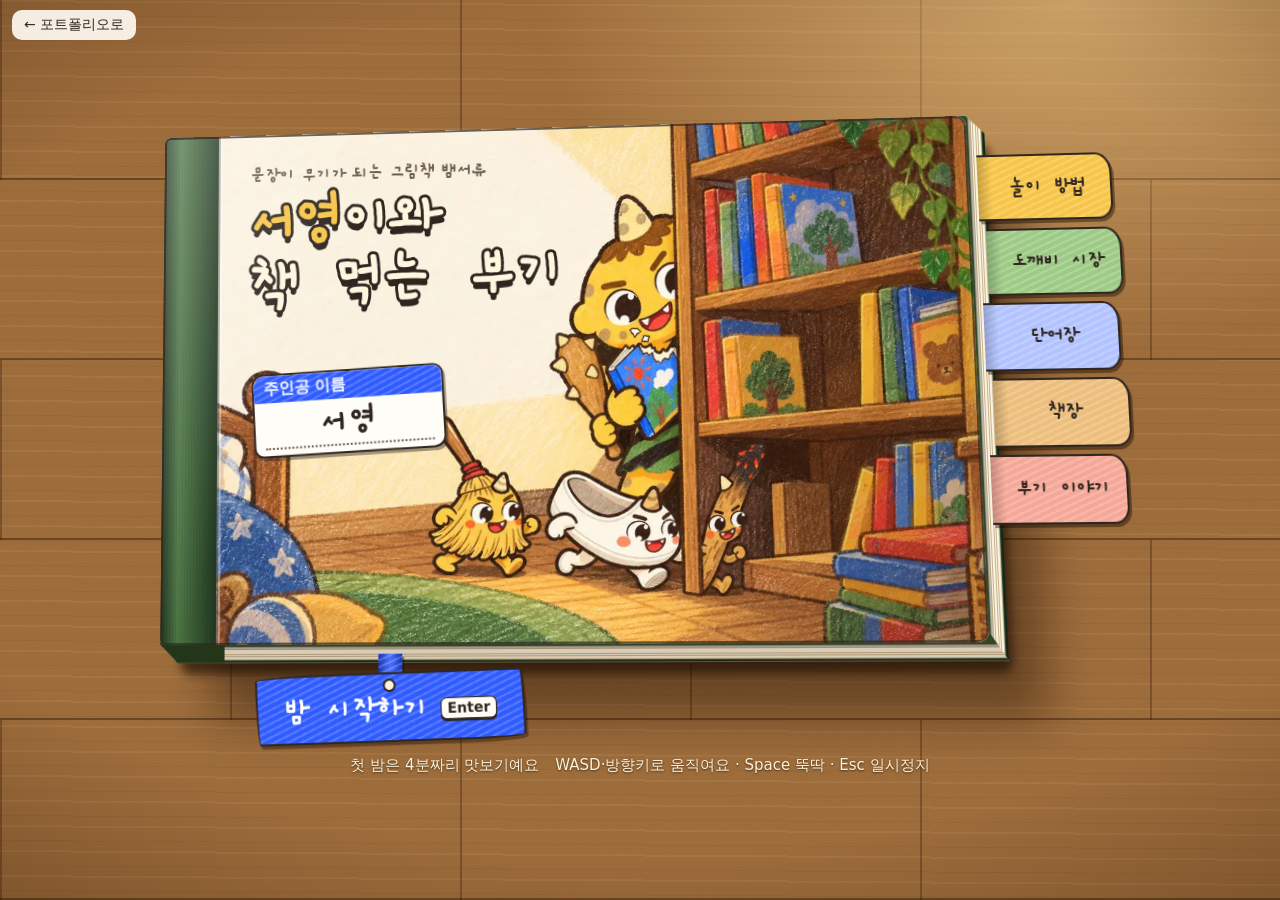
==== game/index.html @ f223d903 "Update the Bingeul Picturebook game: natural page flip" ====
<!doctype html>
<html lang="ko">
<head>
  <meta charset="utf-8" />
  <script>
    // /game 처럼 끝에 /가 없으면 상대경로(이미지, game.js)가 깨지므로 /game/으로 옮긴다.
    if (!/\/$|\.html$/.test(location.pathname)) location.replace(location.pathname + '/' + location.search + location.hash);
  </script>
  <meta name="viewport" content="width=device-width, initial-scale=1, viewport-fit=cover" />
  <title>빙글빙글 그림책</title>
  <meta name="description" content="쓰러뜨린 살림살이가 떨군 낱말로 문장을 지으면 그 문장이 무기가 되는 그림책 뱀서류" />
  <meta name="theme-color" content="#9C6937" />
  <meta property="og:type" content="website" />
  <meta property="og:title" content="빙글빙글 그림책 — 책 먹는 부기" />
  <meta property="og:description" content="문장이 무기가 되는 그림책 뱀서류. 하룻밤을 버티면 그 판이 그림책 한 권으로 남아요." />
  <meta property="og:image" content="assets/images/backgrounds/og.jpg" />
  <link rel="icon" href="assets/images/ui/favicon.png" />
  <link rel="preconnect" href="https://fonts.googleapis.com" />
  <link rel="preconnect" href="https://fonts.gstatic.com" crossorigin />
  <!-- 손글씨 폰트는 화면을 막지 않게 늦게 붙인다 -->
  <link rel="stylesheet" href="https://fonts.googleapis.com/css2?family=Gaegu:wght@400;700&display=swap" media="print" onload="this.media='all'" />
  <style>:root{--paper:#FBF5EA;--page:#FFFAF1;--paper2:#F3E8D3;--edge:#E2D2B4;--ink:#2F2620;--ink2:#6B5D52;--sun:#F7C548;--leaf:#5B8F4E;--leaf2:#3E6B34;--blue:#2F5BFF;--blue2:#1B3BD1;--bluep:#E3E9FF;--red:#C62D20;--wood:#D9A75A;--cover:#2F4D2B;--cover-red:#7A2B20;--desk:#9C6937;--tape:#F7C548B8;--focus:var(--blue);--ln:2px solid var(--ink);--ln3:2.5px solid var(--ink);--hls:-.07em;--hand:'Gaegu','Apple SD Gothic Neo','Malgun Gothic',sans-serif;--body:system-ui,-apple-system,'Apple SD Gothic Neo','Malgun Gothic','Noto Sans KR',sans-serif;--t1:700 clamp(28px,4.6vh,40px)/1.1 var(--hand);--t2:700 clamp(26px,4vh,34px)/1.12 var(--hand);--t3:700 22px/1.15 var(--hand);--t4:700 clamp(19px,2.7vh,23px)/1.4 var(--hand);--t5:700 19px/1.25 var(--hand);--t6:700 16px/1.15 var(--hand);--s:700 14px/1.3 var(--body);--grain:url("data:image/svg+xml,%3Csvg xmlns='http://www.w3.org/2000/svg' width='180' height='180'%3E%3Cfilter id='n'%3E%3CfeTurbulence type='fractalNoise' baseFrequency='.8' stitchTiles='stitch'/%3E%3CfeColorMatrix values='0 0 0 0 .4 0 0 0 0 .28 0 0 0 0 .14 0 0 0 .16 0'/%3E%3C/filter%3E%3Crect width='180' height='180' filter='url(%23n)'/%3E%3C/svg%3E");--crayon:repeating-linear-gradient(-24deg,#fff3 0 2px,#0000 2px 6px);--wob:255px 18px 225px 18px/18px 225px 18px 255px;--pop:pop .3s cubic-bezier(.3,1.6,.5,1) both}*{box-sizing:border-box}html,body{margin:0;height:100%;background:var(--paper);color:var(--ink);font-family:var(--body);overflow:hidden;word-break:keep-all;overflow-wrap:break-word;-webkit-tap-highlight-color:transparent}#game{position:fixed;inset:0;width:100%;height:100%;display:block;touch-action:none}[hidden]{display:none!important}button{font:inherit;color:inherit;cursor:pointer}img{max-width:100%}:focus-visible{outline:3px solid var(--focus);outline-offset:3px}kbd{display:inline-block;margin-left:6px;padding:2px 6px 3px;border:1.5px solid var(--ink);border-radius:6px;background:#FFFDF6;color:var(--ink);box-shadow:0 2px 0 var(--ink);font:700 14px/1 var(--body);letter-spacing:0}.btn{display:inline-flex;align-items:center;justify-content:center;gap:4px;min-height:48px;padding:6px 20px 8px;border:var(--ln3);border-radius:var(--wob);background:var(--crayon),#FFF1D2;color:var(--ink);font:700 21px/1.1 var(--hand);box-shadow:2px 3px 0 var(--ink);transform:rotate(-.7deg);transition:transform .12s}.btn:nth-child(even){transform:rotate(.8deg)}.btn:hover{transform:translateY(-2px)}.btn:active{transform:translate(1px,2px);box-shadow:0 1px 0 var(--ink)}.btn.primary{background:var(--crayon),var(--blue);color:#fff}.btn.sm{min-height:44px;padding:4px 14px 6px;font-size:19px}.btn.wide{width:100%}.btn:disabled{opacity:.55;box-shadow:none;transform:none}.yeop{display:inline-block;width:1em;height:1em;border:1.5px solid var(--ink);border-radius:50%;background:linear-gradient(var(--page) 0 0) 50%/34% 34% no-repeat,#E9B347}.num{display:grid;place-items:center;width:32px;height:32px;border:var(--ln3);border-radius:50%;background:var(--sun);color:var(--ink);font:700 19px/1 var(--hand);box-shadow:1px 2px 0 var(--ink)}.stamp{position:absolute;padding:0 10px 2px;border:3px double var(--red);border-radius:10px;color:var(--red);font:700 28px/1.3 var(--hand);transform:rotate(-12deg)}.chips{display:flex;flex-wrap:wrap;align-items:center;gap:6px}.chip{display:inline-flex;align-items:center;gap:4px;padding:1px 10px 2px;border:1.5px solid var(--ink);border-radius:99px;background:#fff;font:var(--t5)}.chip.on{background:var(--sun)}.screen{position:fixed;inset:0;z-index:5;display:flex;flex-flow:column;align-items:center;gap:14px;padding:16px;overflow:auto}.screen::before,.screen::after{content:'';flex:1 0 0}.overlay{--focus:var(--sun);background:radial-gradient(ellipse at 50% 45%,#3B220E66,#1E0F05C2)}.overlay.levelup{background:radial-gradient(ellipse at 50% 50%,#3B220EB8,#1E0F05EB)}.desk{--focus:#FFF4D2;--seam:conic-gradient(at 2px 50%,#0000 270deg,#2D160552 0);background:radial-gradient(ellipse 60% 55% at 84% 0,#FFDC9680,#0000 70%),radial-gradient(ellipse 110% 85% at 50% 48%,#0000 55%,#230F0380),repeating-linear-gradient(#0000 0 178px,#2D160573 0 180px),var(--seam) 0 0/460px 360px,var(--seam) 230px 180px/460px 360px,repeating-linear-gradient(.4deg,#0000 0 9px,#4A260A14 9px 10px,#0000 10px 23px,#FFE3B012 23px 25px),var(--grain),var(--desk)}.back{position:fixed;left:12px;top:10px;z-index:6;padding:6px 12px;border-radius:10px;background:#FFFAF1EB;color:var(--ink);font-size:14px;text-decoration:none}.book3d{--bw:min(820px,calc(100vw - 230px),calc((100vh - 210px)*1.6));--bh:calc(var(--bw)/1.6);--th:max(8px,calc(var(--bw)*.022));--tw:clamp(92px,calc(var(--bw)*.15),124px);position:relative;flex:none;width:var(--bw);height:var(--bh);margin:0 calc(var(--tw) + var(--th) + 12px) calc(var(--th) + 86px) 0;perspective:1800px;perspective-origin:50% 0}.hardcover{position:absolute;inset:0;transform:rotateX(7deg) rotateY(-5deg) rotate(-1deg);transform-origin:50% 60%}.hardcover::before{content:'';position:absolute;z-index:-1;inset:0;border-radius:10px;box-shadow:calc(var(--th)*1.2) calc(var(--th)*1.6) 10px #1C0C02A6,calc(var(--th)*3) calc(var(--th)*4) 44px #1C0C0266}.hc-front{--focus:var(--blue);position:absolute;z-index:2;inset:0;overflow:hidden;border-radius:6px 10px 10px 6px;background:var(--paper)}.cover-art{position:absolute;inset:0;width:100%;height:100%;object-fit:cover;object-position:30% 50%}.hc-front::before{content:'';position:absolute;z-index:2;inset:0 auto 0 0;width:7%;background:repeating-linear-gradient(90deg,#0001 0 1px,#0000 0 3px),linear-gradient(90deg,#1B301C,#4C7744 30%,#203720);box-shadow:2px 0 0 #0005,4px 0 1px #fff6}.hc-front::after{content:'';position:absolute;z-index:4;inset:0;border-radius:inherit;pointer-events:none;background:linear-gradient(115deg,#fff4,#0000 24% 68%,#2814053d);box-shadow:inset 0 0 0 2px #2F2620B3}.hc-side,.hc-foot{--face:linear-gradient(var(--d),var(--cover) 12px,#0007 0,#0000 15px calc(100% - 3px),var(--cover) 0 calc(100% - 1.5px),#17261A 0),repeating-linear-gradient(var(--d),#FBF3E2 0 1.5px,#C9B48E 0 2.5px);position:absolute;pointer-events:none;background:var(--face)}.hc-side{--d:90deg;top:0;left:calc(100% - 10px);width:calc(var(--th) + 10px);height:calc(100% + var(--th));clip-path:polygon(0 0,10px 0,100% var(--th),100% 100%,10px calc(100% - var(--th)),0 calc(100% - var(--th)))}.hc-foot{--d:180deg;left:0;top:calc(100% - 10px);width:calc(100% + var(--th));height:calc(var(--th) + 10px);clip-path:polygon(0 0,calc(100% - var(--th)) 0,100% 100%,var(--th) 100%,0 10px);background:linear-gradient(90deg,#1F3A1E calc(var(--bw)*.07 + var(--th)*.5),#0000 0),var(--face);box-shadow:inset 0 0 0 99px #3C230A2E}.cover-kicker{position:absolute;z-index:3;left:11%;top:6.5%;margin:0;color:var(--ink2);font:700 max(14px,calc(var(--bw)*.024))/1 var(--hand)}.cover-title{--o:max(2px,calc(var(--bw)*.0036));position:absolute;z-index:3;left:10.5%;top:12%;margin:0;color:#FFF6E0;font:700 calc(var(--bw)*.08)/.98 var(--hand);transform:rotate(-2.5deg);transform-origin:0 0;-webkit-text-stroke:calc(var(--o)*2) var(--ink);paint-order:stroke fill;text-shadow:0 calc(var(--o)*2.4) 0 var(--ink)}.cover-name{color:var(--sun)}.name-tag{position:absolute;z-index:3;left:11.5%;top:47%;display:flex;flex-flow:column;width:max(150px,calc(var(--bw)*.24));padding-bottom:6px;overflow:hidden;border:var(--ln);border-radius:12px 10px;background:#FFFDF7;box-shadow:2px 3px 0 #2F262073;transform:rotate(-3deg);font:700 max(14px,calc(var(--bw)*.019))/1.2 var(--body)}.name-tag>span{padding:4px 10px;background:var(--crayon),var(--blue);color:#fff}.name-tag input{width:calc(100% - 20px);margin:4px 10px 0;padding:0;border:0;border-bottom:2px dotted var(--ink2);background:none;color:var(--ink);font:700 max(22px,calc(var(--bw)*.044))/1.15 var(--hand);text-align:center}.boogie-say{position:absolute;z-index:3;left:59%;top:3%;max-width:31%;margin:0;padding:6px 12px 7px;border:var(--ln);border-radius:20px 22px 18px 24px;background:#FFFDF7;font:700 max(15px,calc(var(--bw)*.025))/1.2 var(--hand);box-shadow:2px 2px 0 #2F262066;animation:var(--pop);animation-delay:.4s}.index-tabs{position:absolute;z-index:1;left:calc(100% + var(--th)*.5);top:calc(6% + var(--th)*.5);display:flex;flex-flow:column;align-items:flex-start;gap:max(4px,calc(var(--bh)*.014))}.tab{display:flex;align-items:center;justify-content:center;width:calc(var(--tw) + 8px);min-height:max(44px,calc(var(--bh)*.13));padding:2px 8px 2px 14px;border:var(--ln);border-left:0;border-radius:0 16px 14px 0/0 20px 16px 0;background:linear-gradient(var(--td,90deg),#0003,#0000 14px),var(--crayon),var(--tc,var(--sun));color:var(--ink);font:700 max(16px,calc(var(--bw)*.026))/1.05 var(--hand);box-shadow:2px 3px 0 #1C0C0273;transition:transform .15s}.tab:nth-child(even){margin-left:6px}.tab:hover{transform:translateX(7px)}.tab:nth-child(2){--tc:#9DCB86}.tab:nth-child(3){--tc:#B3C3FF}.tab:nth-child(4){--tc:#EDBE7C}.tab:nth-child(5){--tc:#F5A898}.start-ribbon{position:absolute;z-index:1;left:12%;top:calc(100% + var(--th)*.5);padding:18px 0 0;border:0;background:none;filter:drop-shadow(2px 3px 0 #1C0C0266)}.start-ribbon::before{content:'';position:absolute;left:50%;top:0;width:24px;height:30px;margin-left:-12px;background:var(--crayon),linear-gradient(90deg,#1736B8,#4A72FF 50%,#1736B8)}.start-ribbon>span{position:relative;display:flex;align-items:center;gap:6px;min-height:max(52px,calc(var(--bh)*.13));padding:16px 26px 10px;border:var(--ln3);border-radius:var(--wob);background:var(--crayon),var(--blue);color:#fff;font:700 max(22px,calc(var(--bw)*.04))/1 var(--hand);transform:rotate(-2deg);transition:transform .15s}.start-ribbon>span::before{content:'';position:absolute;left:50%;top:4px;width:9px;height:9px;margin-left:-6px;border:2px solid var(--ink);border-radius:50%;background:#FFF4DE}.start-ribbon:hover>span{transform:rotate(1deg) translateY(3px)}.cover-foot,.lv-foot{display:flex;flex-wrap:wrap;align-items:center;justify-content:center;gap:4px 16px;margin:0;color:#FFF3DA;font-size:15px;text-align:center;text-shadow:0 1px 2px #0008}.spread{--cc:var(--cover);--pt:12px;--px:22px;--pb:26px;position:relative;flex:none;display:grid;grid-template-columns:1fr 1fr;width:min(1080px,100%);height:min(640px,calc(100vh - 128px));padding:var(--pt) var(--px) var(--pb);border-radius:12px 16px 16px 12px;background:var(--grain),var(--cc);box-shadow:inset 0 0 0 1.5px #0006,inset 0 -3px 0 #0003,0 5px 0 #140A028C,0 16px 18px -6px #140A02A6,0 34px 50px -18px #140A0280;perspective:2400px}.spread::before{content:'';position:absolute;inset:var(--pt) var(--px) var(--pb);border-radius:8px;background:var(--paper2);box-shadow:0 1.5px 0 1px #F2E7D0,0 3px 0 2px #CDB993,0 4.5px 0 3px #F2E7D0,0 6px 0 4px #CDB993,0 7.5px 0 5px #F2E7D0,0 9px 0 6px #A88F66}.spread::after{content:'';position:absolute;z-index:3;left:50%;top:var(--pt);bottom:var(--pb);width:64px;margin-left:-32px;pointer-events:none;background:linear-gradient(90deg,#0000,#46280F2E 36%,#46280F59 calc(50% - 1px),#3A2410AA 0 calc(50% + 1px),#46280F40 0,#46280F1F 64%,#0000)}.page{--focus:var(--blue);--g:90deg;position:relative;min-width:0;min-height:0;display:flex;flex-flow:column;gap:12px;overflow:auto;padding:clamp(16px,4vh,34px) clamp(18px,3.2vw,42px);border-radius:22px 4px 4px 22px/9px 4px 4px 9px;background:linear-gradient(var(--g),#4A2C1266,#5A3A1922 4%,#FFF5 9%,#0000 18% 94%,#5A3A191A),var(--grain),linear-gradient(#0000,var(--page) 55%) 0 100%/100% 40px no-repeat local,linear-gradient(#46280F00,#46280F4D) 0 100%/100% 18px no-repeat,var(--page);font-size:16px;line-height:1.5}.page-l{--g:270deg;border-radius:4px 22px 22px 4px/4px 9px 9px 4px}.page>*{margin:0;flex:none}.page-title{align-self:flex-start;padding:0 6px;background:linear-gradient(#0000 58%,#F7C54899 0 88%,#0000 0);font:var(--t1)}.page-kicker{color:var(--ink2);font:var(--s)}.lead{font:var(--t4)}.note{color:var(--ink2);font-size:15px}.folio{margin-top:auto!important;align-self:center;color:var(--ink2);font:var(--t6)}.spread-actions{display:flex;flex:none;flex-wrap:wrap;align-items:center;justify-content:center;gap:10px 14px}.spread-actions .count{color:#FFF3DA;font:var(--t5);text-align:center}.is-turning::after{transform-origin:0 50%;animation:leaf .75s cubic-bezier(.45,.05,.35,1)}.is-turning .page-l>*{animation:fade-in .3s .45s both}.is-closing{animation:close .42s ease-in forwards}.is-closing .page-r{transform-origin:0 50%;animation:pg-out .42s ease-in forwards}@keyframes leaf{0%,to{width:calc(50% - var(--px));margin:0;border-radius:0 8px 8px 0;background:linear-gradient(90deg,#46280F40,#0000 22% 86%,#46280F1F),var(--grain),var(--page);box-shadow:0 0 16px #2F262040}0%{transform:rotateY(0)}85%{opacity:1}to{transform:rotateY(-180deg);opacity:0}}@keyframes pg-out{to{transform:rotateY(-84deg)}}@keyframes close{to{opacity:0;transform:translateY(14px) scale(.97)}}@keyframes fade-in{from{opacity:0}}@keyframes fade-out{to{opacity:0}}@keyframes pop{from{opacity:0;transform:scale(.6)}}@keyframes spin{to{transform:rotate(1turn)}}.speech::after,.boogie-say::after,.boogie-bubble p::before{content:'';position:absolute;left:46px;top:-10px;width:16px;height:16px;border:solid var(--ink);border-width:2.5px 0 0 2.5px;background:inherit;transform:rotate(45deg)}.boogie-bubble p::before{left:-9px;top:auto;bottom:10px;border-width:0 0 2px 2px}.boogie-say::after{left:16px;top:auto;bottom:-9px;border-width:0 2px 2px 0}.memo::before,.page-reward::before,.paper-title::before,.word-card::before,.lines li::before{content:'';position:absolute;left:50%;top:-10px;width:80px;height:20px;margin-left:-40px;background:var(--tape);transform:rotate(3deg)}.speech{position:relative;padding:12px 18px;border:var(--ln3);border-radius:24px 28px 22px 30px;background:#fff;font:var(--t4)}.portrait{align-self:center;width:auto;height:min(240px,34vh)}.memo{position:relative;padding:12px 16px 10px;border:1.5px solid #2F262040;background:repeating-linear-gradient(#0000 0 27px,#2F5BFF33 27px 28px) 0 8px,#FFFDF5;font:700 19px/28px var(--hand);transform:rotate(-1.5deg)}.page-reward{position:absolute;z-index:5;right:6%;top:-16px;width:min(310px,40%);padding:14px 18px 10px;border:1.5px solid #2F262040;background:var(--grain),#FFF0B0;font:15px/1.4 var(--body);transform:rotate(2.5deg);box-shadow:2px 4px 0 #2F262033}.page-reward strong{display:block;font:var(--t3)}.spread:has(>.page-reward:not([hidden])) .page-r{padding-top:clamp(72px,13vh,100px)}.paper-title{position:relative;margin:0;padding:6px 24px 8px;border-radius:3px;background:var(--grain),var(--page);font:var(--t1);transform:rotate(-1.5deg);box-shadow:0 3px 0 #0004}.paper-title::before{left:-14px;top:-6px;width:46px;height:18px;margin:0;transform:rotate(-30deg)}.word-cards{display:grid;grid-template-columns:repeat(3,minmax(0,260px));justify-content:center;gap:clamp(16px,2.6vw,32px);width:100%;padding:12px 0 6px}.word-card{position:relative;display:flex;flex-flow:column;align-items:flex-start;gap:8px;min-height:240px;padding:30px 20px 18px;border:var(--ln3);border-radius:18px 15px 20px 14px;background:var(--grain),#FFFBF2;text-align:left;box-shadow:0 3px 0 #E7D7B8,0 6px 0 #C9B48E,0 7px 0 var(--ink),0 12px 16px #0F080059;transform:rotate(-2deg);transition:transform .14s}.word-card:nth-child(2){transform:rotate(1.2deg) translateY(6px)}.word-card:nth-child(3){transform:rotate(2.2deg)}.word-card:hover,.word-card:focus-visible{transform:translateY(-8px)}.word-card::before{top:-13px;width:96px;height:26px;margin-left:-48px;transform:rotate(-4deg)}.word-card .num{position:absolute;right:-12px;top:-14px;width:40px;height:40px;font-size:23px;transform:rotate(8deg)}.wc-tag{padding:3px 12px 3px 18px;background:var(--bluep);color:var(--blue2);font:var(--s);clip-path:polygon(10px 0,100% 0,100% 100%,10px 100%,0 50%)}.kind-level .wc-tag{background:#DDEFD5;color:var(--leaf2)}.kind-adverb .wc-tag{background:#FFEDB8;color:#7A5300}.wc-word{font:700 clamp(28px,3.4vw,38px)/1.08 var(--hand)}em{font-style:normal;color:var(--blue)}.wc-desc{margin-top:auto;color:var(--ink2);font-size:15px;line-height:1.45}.lv-foot{padding:4px 14px;border-radius:4px;background:var(--grain),var(--page);color:var(--ink);text-shadow:none;transform:rotate(-1deg)}.hud{position:fixed;inset:0;z-index:3;pointer-events:none;font:var(--t5)}body:has(.screen.overlay:not([hidden])) .hud>:not(.xp,.hud-top),body:has(.levelup:not([hidden])) .hud-center{visibility:hidden}.xp{position:absolute;inset:0 0 auto;height:8px;background:#E2D3BBCC}.xp>i{display:block;width:0;height:100%;border-radius:0 6px 6px 0;background:repeating-linear-gradient(100deg,var(--blue) 0 7px,var(--blue2) 0 10px)}.hud-top{position:absolute;inset:16px 0 auto;display:flex;align-items:flex-start;justify-content:space-between;gap:12px;padding:0 max(14px,env(safe-area-inset-left),env(safe-area-inset-right))}.hearts{display:flex;flex-wrap:wrap;gap:2px;max-width:28%;padding-top:4px}.heart{width:30px;height:27px;background:url("data:image/svg+xml,%3Csvg xmlns='http://www.w3.org/2000/svg' viewBox='0 0 28 25'%3E%3Cpath d='M14 23C7 17.6 2 13.4 2 8.3 2 5 4.6 2.3 7.8 2.3c2.6 0 4.8 1.6 6.2 4 1.4-2.4 3.6-4 6.2-4 3.2 0 5.8 2.7 5.8 6 0 5.1-5 9.3-12 14.7z' fill='%23C62D20' stroke='%232F2620' stroke-width='2.2'/%3E%3C/svg%3E") 50%/contain no-repeat}.heart.empty{opacity:.3}.hud-center{flex:1;min-width:0;display:flex;flex-flow:column;align-items:center;gap:5px}.adverbs,.hud-stat,.boss-name{padding:0 10px 2px;border-radius:8px;background:#FFFAF1E6}.adverbs{color:var(--ink2);font-size:16px}.adverbs:empty{display:none}.lines{display:flex;flex-flow:column;align-items:center;gap:5px;margin:0;padding:0;list-style:none;font-size:clamp(17px,2.2vw,23px);line-height:1.15;text-align:center}.lines li{position:relative;padding:3px 14px 4px;border-radius:2px 7px 3px 6px;background:var(--page);box-shadow:0 1.5px 0 #2F26204D;transform:rotate(-.6deg)}.lines li:nth-child(even){transform:rotate(.7deg)}.lines li:first-child{font-size:1.15em}.lines li:nth-child(n+3){font-size:.86em}.lines li::before{left:-9px;top:-5px;width:28px;height:12px;margin:0;transform:rotate(-26deg)}.hud-right{display:flex;align-items:flex-start;gap:8px}.hud-stat{display:grid;justify-items:end;font-size:20px;line-height:1.1;font-variant-numeric:tabular-nums}.lv{color:var(--blue)}.pause-btn{display:grid;place-items:center;gap:3px;min-width:52px;min-height:52px;padding:6px;border:var(--ln);border-radius:12px 15px 11px 16px;background:var(--page);box-shadow:1px 2px 0 var(--ink);pointer-events:auto}.pause-btn>i{width:16px;height:16px;background:linear-gradient(90deg,var(--ink) 36%,#0000 0 64%,var(--ink) 0)}.hud kbd{margin:0;padding:1px 4px;box-shadow:none}.ttuk-btn{position:absolute;right:18px;bottom:18px;width:92px;height:92px;padding:7px;border:0;border-radius:50%;background:conic-gradient(var(--sun) calc(var(--cd,1)*1turn),#2F262047 0);box-shadow:0 0 0 2.5px var(--ink),0 3px 0 2.5px var(--ink);pointer-events:auto}.ttuk-btn>span{display:grid;place-items:center;align-content:center;gap:3px;height:100%;border:var(--ln3);border-radius:50%;background:var(--crayon),#9B7A6E;color:#FFF4DE;box-shadow:inset 0 0 0 4px #FFF4DEBF;font:700 26px/1 var(--hand)}.ttuk-btn.is-ready>span{background-color:var(--red);animation:var(--pop)}.ttuk-btn.is-ready::after{content:'';position:absolute;inset:-9px;border:3px dashed var(--sun);border-radius:50%;animation:spin 5s linear infinite}.boss-bar{position:absolute;left:50%;bottom:20px;display:grid;justify-items:center;gap:3px;width:min(440px,46vw);translate:-50% 0}.boss-name small{color:var(--red);font-size:16px}.rope{width:100%;height:18px;overflow:hidden;border:var(--ln);border-radius:9px;background:repeating-linear-gradient(-58deg,#E8DCC4 0 6px,#CDBB98 0 9px)}.rope>i{display:block;height:100%;background:repeating-linear-gradient(-58deg,var(--red) 0 6px,#8E1F15 0 9px)}.boogie-bubble{position:absolute;left:14px;bottom:18px;display:flex;align-items:flex-end;gap:10px;max-width:min(430px,44vw);transform-origin:0 100%;animation:var(--pop)}.face{flex:none;width:66px;height:66px;overflow:hidden;border:var(--ln3);border-radius:50%;background:var(--sun)}.face img{width:170%;max-width:none;margin:-6% 0 0 -35%}.boogie-bubble p,.hint-toast{position:relative;margin:0 0 20px;padding:7px 14px 8px;border:var(--ln);border-radius:18px 20px 16px 22px;background:var(--page);line-height:1.25}.hint-toast{position:absolute;left:50%;bottom:92px;margin:0;border-radius:var(--wob);white-space:nowrap;box-shadow:1px 2px 0 var(--ink);translate:-50% 0;animation:var(--pop)}.howto-step{display:flex;align-items:center;gap:10px}.howto-step .num{flex:none;width:40px;height:40px;background:var(--blue);color:#fff;font-size:24px}.howto-step h3{margin:0;font:var(--t2)}.howto [data-howto=next]:disabled{display:none}.fig{display:flex;flex-wrap:wrap;align-items:center;justify-content:center;gap:10px 24px;min-height:clamp(120px,24vh,190px);padding:12px;border:2px dashed #2F262040;border-radius:16px 20px 14px 22px;background:#F3E8D38C}.fig img{width:auto;height:clamp(64px,13vh,104px)}.cap{margin:0;font:var(--t5);text-align:center}.fig .cap{margin-top:6px}.keys{display:inline-grid;grid-template-columns:repeat(3,auto);gap:5px}.keys .keycap:first-child{grid-column:1/-1;justify-self:center}.keycap{display:inline-grid;place-items:center;min-width:42px;height:42px;padding:0 9px;border:var(--ln);border-radius:9px;background:#fff;box-shadow:0 4px 0 var(--ink);font:700 18px/1 var(--body)}.say{margin:0;color:var(--blue);font:700 42px/1 var(--hand)}.say.sm{font-size:21px;line-height:1.25}.chips.col{flex-flow:column}.orbit{position:relative;flex:none;width:150px;height:150px;margin:10px 0;border:2px dashed #2F5BFF80;border-radius:50%}.fig .orbit img{position:absolute;left:30%;top:24%;width:40%;height:auto}.orbit b{position:absolute;left:50%;top:50%;color:var(--blue);font:var(--t5);white-space:nowrap;transform:translate(-50%,-50%) rotate(var(--a)) translateY(-75px) rotate(calc(var(--a)*-1))}.mini-table{width:100%;border-collapse:collapse;font-size:15px}.mini-table :is(th,td){padding:4px 6px;border-bottom:1.5px dashed var(--edge);text-align:left;vertical-align:top}.mini-table th{color:var(--ink2)}.mini-table b{font:var(--t3)}.fan{position:relative;width:clamp(150px,30vh,210px);aspect-ratio:1;border:2px dashed #2F262059;border-radius:50%;background:conic-gradient(from 30deg,#C62D2061 0 120deg,#0000 0)}.fan img{position:absolute;height:auto}.fig .fan .boss{left:27%;top:22%;width:46%;height:auto}.fig .fan .kid{right:2%;top:44%;width:28%;height:auto}.fan .chip{position:absolute;right:-6px;top:14%;background:var(--red);color:#fff}.wager-list,.menu-list{display:grid;gap:14px;align-content:start}.wager-card:has(.stamp){padding-right:80px}.wager-card{position:relative;display:grid;gap:3px;padding:12px 16px 12px 56px;border:var(--ln3);border-radius:14px 16px 13px 17px;background:var(--page);text-align:left;box-shadow:0 3px 0 #DCCAA8,0 5px 0 #2F262066}.wager-card:hover{transform:translateY(-2px);background:var(--bluep)}.wager-card .num{position:absolute;left:12px;top:12px}.wager-card b{font:var(--t3)}.wager-card small{color:var(--ink2);font-size:15px;line-height:1.4}.wager-card .reward{color:var(--leaf2);font-weight:700}.wager-card .stamp{right:14px;top:8px}.pause .spread{width:min(880px,100%);height:min(480px,calc(100vh - 112px))}.sentence-list{display:grid;padding-left:1.4em;background:repeating-linear-gradient(#0000 0 40px,#2F5BFF38 40px 42px);font:700 clamp(19px,2.8vh,24px)/42px var(--hand)}.sentence-list .is-empty{color:var(--ink2);font-weight:400}.bookresult .spread,.ending .spread{--cc:var(--cover-red)}.book-art{display:block;width:100%;height:auto;aspect-ratio:4/3;border:2px solid #2F26208C;border-radius:3px 5px 4px 3px;background:var(--paper);object-fit:cover;box-shadow:3px 4px 0 #2F26201F}.book-title{font:var(--t2);text-align:center}.book-by{color:var(--ink2);font-size:15px;text-align:center}.story-text{display:grid;gap:6px}.story-text p{margin:0;font:var(--t4);line-height:1.5}.bookresult .story-text p{font-size:clamp(21px,3.3vh,26px);line-height:1.55}.story-text p:first-child::first-letter{float:left;margin:4px 6px 0 0;color:var(--blue);font-size:2.3em;line-height:.9}.record{display:flex;flex-wrap:wrap;gap:4px 14px;margin-top:auto!important;opacity:.92}.record>div{padding:3px 4px 2px;border-top:1.5px dashed var(--ink2)}.record dt{color:var(--ink2);font-size:14px}.record dd{margin:0;font:var(--t3)}.bars{display:grid;gap:4px;padding:0;list-style:none;opacity:.92}.bars li{display:grid;grid-template-columns:1fr auto;gap:0 10px;font-size:14px}.bars li span{font:var(--t6)}.bars li i{height:8px;border-radius:2px 6px 4px 3px;background:repeating-linear-gradient(100deg,var(--blue) 0 7px,var(--blue2) 0 10px)}.bars li b{grid-area:1/2/span 2;align-self:center}.is-chewed .spread{box-shadow:inset 0 0 0 1.5px #0006,inset 0 -6px 0 #140A028C;-webkit-mask:radial-gradient(circle at calc(100% + 4px) 40px,#0000 40px,#000 41px),radial-gradient(circle at calc(100% - 38px) -6px,#0000 26px,#000 27px),radial-gradient(circle at calc(100% + 8px) calc(100% - 92px),#0000 26px,#000 27px),radial-gradient(circle at calc(100% - 18px) calc(100% - 50px),#0000 30px,#000 31px),radial-gradient(circle at calc(100% - 60px) calc(100% - 14px),#0000 28px,#000 29px),radial-gradient(circle at calc(100% - 104px) calc(100% + 8px),#0000 22px,#000 23px),radial-gradient(circle at -8px calc(100% - 70px),#0000 24px,#000 25px),radial-gradient(circle at 24px calc(100% - 30px),#0000 28px,#000 29px),radial-gradient(circle at 66px calc(100% + 6px),#0000 22px,#000 23px);-webkit-mask-composite:source-in;mask-composite:intersect}.is-chewed .page-reward{top:14px}.purse{display:flex;flex-wrap:wrap;align-items:center;justify-content:space-between;gap:8px}.coins{display:inline-flex;align-items:center;gap:8px;font:700 26px/1 var(--hand)}.market-list{display:grid;padding:0;list-style:none}.ware{display:grid;grid-template-columns:60px 1fr auto;align-items:center;gap:2px 12px;padding:10px 2px;border-bottom:2px dashed var(--edge)}.ware-icon{grid-row:span 2;width:60px;height:60px;border:2px dashed #2F26204D;border-radius:16px 14px 18px 12px;background:var(--paper2);object-fit:contain}.ware-name{font:var(--t3)}.ware-effect{display:flex;flex-wrap:wrap;align-items:center;gap:4px 10px;color:var(--ink2);font-size:14px}.ware .btn{grid-area:1/3/span 2;min-width:92px}.pips{display:inline-flex;gap:3px}.pips i{width:12px;height:12px;border:1.5px solid var(--ink);border-radius:50%;background:#fff}.pips i.on{background:var(--leaf)}.word-grid{display:grid;grid-template-columns:repeat(2,minmax(0,1fr));gap:9px}.word-cell{display:grid;align-content:start;gap:1px;min-height:74px;padding:7px 12px 8px;border:var(--ln);border-radius:12px 14px 10px 15px;background:#fff;text-align:left;box-shadow:1px 2px 0 #2F262073}.word-cell b{font:var(--t3);font-size:25px}.word-cell small{color:var(--ink2);font-size:14px;line-height:1.35}.word-cell.is-locked{border-style:dashed;background:repeating-linear-gradient(-45deg,var(--paper2) 0 6px,var(--page) 6px 12px);color:var(--ink2);box-shadow:none}.word-cell[aria-pressed=true]{border-color:var(--blue);background:var(--bluep)}.footnote{margin-top:auto!important;padding-top:10px;border-top:1.5px solid var(--ink);font-size:15px;line-height:1.45}.bookcase{--row:190px;flex:1 0 auto;display:grid;grid-template-columns:repeat(auto-fill,52px);grid-auto-rows:var(--row);align-content:start;justify-content:center;gap:0 3px;min-height:calc(var(--row)*2 + 12px);padding:0 10px;border:solid #6A4322;border-width:6px 10px;border-radius:6px;background:repeating-linear-gradient(#0000 0 calc(var(--row) - 16px),var(--wood) 0 calc(var(--row) - 5px),#8E5F2E 0 var(--row)),#593820;box-shadow:inset 0 10px 14px #0008,inset 10px 0 10px -6px #0006,inset -10px 0 10px -6px #0006}.spine{align-self:end;display:grid;place-items:center;width:52px;height:var(--h,84%);margin-bottom:16px;padding:10px 0;overflow:hidden;border:var(--ln);border-radius:5px 5px 2px 2px;background:linear-gradient(#0000 8%,#FFF4 0 11%,#0000 0 87%,#FFF4 0 90%,#0000 0),linear-gradient(90deg,#0003,#fff3 30%,#0000 55%,#0003),var(--c,var(--blue));color:#FFF8EA;font:700 19px/1.05 var(--hand);writing-mode:vertical-rl;transition:transform .15s}.spine:nth-child(6n+2){--c:var(--red);--h:90%}.spine:nth-child(6n+3){--c:var(--leaf2);--h:78%}.spine:nth-child(6n+4){--c:#9A6A22;--h:88%}.spine:nth-child(6n+5){--c:#5B3E8F;--h:81%}.spine:nth-child(6n){--c:#1F6F7A;--h:86%}.spine:hover,.spine[aria-pressed=true]{transform:translateY(-12px)}.spine.is-empty{border:2px dashed #FFF0D266;background:none;transform:none}.story-grid{display:grid;grid-template-columns:repeat(3,minmax(0,1fr));gap:14px 12px}.story-thumb{display:grid;align-content:start;gap:4px;padding:6px 6px 8px;border:1.5px solid #2F262059;background:#fff;text-align:left;box-shadow:1px 2px 0 #2F262040;transform:rotate(-1.4deg)}.art{position:relative;display:block;aspect-ratio:4/3;overflow:hidden;border-radius:3px;background:var(--paper2)}.art img{width:100%;height:100%;object-fit:cover}.story-thumb b{font:var(--t6)}.story-thumb small,.ending-slot small{color:var(--ink2);font-size:14px;line-height:1.3}.is-locked .art img{object-fit:contain;filter:brightness(0);opacity:.16}.is-locked{background:var(--paper2);box-shadow:none}.ending-slot{display:grid;grid-template-columns:110px 1fr;align-items:center;gap:12px;padding:10px;border:var(--ln);border-radius:12px;background:#fff;text-align:left}.ending-slot.is-locked{border-style:dashed}.ending-slot b{display:block;font:var(--t5)}.credits{height:clamp(110px,22vh,170px);overflow:hidden;border-top:1.5px solid var(--edge);-webkit-mask:linear-gradient(#0000,#000 22% 78%,#0000)}.credits ul{margin:0;padding:0;list-style:none;font:700 19px/1.6 var(--hand);text-align:center;animation:roll 18s 2s linear infinite}@keyframes roll{to{transform:translateY(-100%)}}.btn,.tab,.start-ribbon,.cover-title,.page-title,.howto-step h3,.paper-title,.wc-word,.lines,.book-title,.word-cell b,.ware-name,.coins,.chip,.cap,.say,.spine,.orbit b,.count{letter-spacing:var(--hls);word-spacing:.22em}.story-text,.memo,.speech,.lead,.sentence-list,.boogie-bubble p,.hint-toast,.boogie-say,.cover-kicker,.credits{letter-spacing:-.03em}#joy{position:fixed;left:0;top:0;z-index:4;width:0;height:0;pointer-events:none}#joy::before,#joy i,.drag,.drag::after{content:'';position:absolute;left:-50px;top:-50px;width:100px;height:100px;border:2.5px dashed #2F262066;border-radius:50%}#joy i,.drag::after{left:-22px;top:-22px;width:44px;height:44px;border:var(--ln);background:#2F5BFF8C}.drag{position:relative;left:0;top:0}.drag::after{left:48px;top:10px}#debug{position:fixed;right:8px;bottom:8px;z-index:9;margin:0;background:#000b;color:#fff;font:12px monospace;pointer-events:none}@media (max-width:759px),(orientation:portrait){.spread,.pause .spread{--pt:10px;--px:12px;--pb:22px;grid-template-columns:1fr;width:min(580px,100%);height:auto}.spread::after{display:none}.page{--g:180deg;overflow:visible;padding:20px 18px;border-radius:14px 14px 4px 4px/8px 8px 4px 4px}.page-l{--g:0deg;border-radius:4px 4px 14px 14px/4px 4px 8px 8px}.is-turning .page>*{animation:fade-in .35s both}.spread-actions{position:sticky;bottom:-16px;z-index:6;width:calc(100% + 32px);margin:0 -16px -16px;padding:14px 16px calc(14px + env(safe-area-inset-bottom));background:linear-gradient(#3B220E00,#3B220EF2 30%)}.spread:has(>.page-reward:not([hidden])) .page-r{padding-top:20px}.page-reward{position:relative;top:auto;right:auto;order:1;width:auto;max-width:330px;margin:-14px 8px -10px auto}.page-r{order:2}.word-cards{grid-template-columns:minmax(0,420px)}.word-card:nth-child(n){min-height:0;padding:24px 18px 14px;transform:none}.story-grid{grid-template-columns:repeat(2,minmax(0,1fr))}.boss-bar{bottom:122px;width:min(420px,70vw)}.boogie-bubble{max-width:calc(100vw - 140px)}.hud:has(.boss-bar:not([hidden])) .boogie-bubble{bottom:176px}.hud:has(.boss-bar:not([hidden])) .hint-toast{bottom:276px}.hud-top{flex-wrap:wrap}.hud-center{order:3;flex-basis:100%}.hint-toast{bottom:190px}}@media (orientation:portrait){.book3d{--bw:min(460px,calc(100vw - 48px),calc((100vh - 250px)*.8));--bh:calc(var(--bw)*1.25);margin:58px var(--th) calc(var(--th) + 90px) 0}.cover-art{object-position:40% 50%}.cover-kicker{top:3.5%;left:12%}.cover-title{top:7%;left:12%;font-size:calc(var(--bw)*.12)}.name-tag{top:34%;left:12%;width:max(150px,calc(var(--bw)*.4))}.boogie-say{inset:auto 5% 4% auto;max-width:56%}.boogie-say::after{left:auto;right:30%;top:-9px;bottom:auto;border-width:2px 0 0 2px}.index-tabs{left:7%;right:4%;top:auto;bottom:calc(100% - 14px);flex-direction:row;align-items:stretch;gap:4px}.tab{--td:0deg;flex:1;width:auto;min-height:62px;padding:6px 4px 20px;border-width:2px 2px 0;border-radius:14px 16px 0 0;font-size:max(15px,calc(var(--bw)*.04))}.tab:nth-child(even){margin:5px 0 0}.tab:hover{transform:translateY(-6px)}}@media (orientation:landscape) and (max-height:500px){.screen{gap:10px;padding-top:10px;padding-bottom:10px}.book3d{--bw:min(820px,calc(100vw - 210px),calc((100vh - 112px)*1.6));margin-bottom:calc(var(--th) + 58px)}.start-ribbon>span{min-height:48px;padding:14px 20px 8px}.cover-foot,.back,.adverbs,.howto .lead,.lines li+li::before{display:none}.boogie-say{left:58%;max-width:36%}.paper-title{padding:3px 18px 5px;font-size:26px}.word-card{min-height:0;gap:5px;padding:22px 14px 12px}.wc-word{font-size:27px}.wc-desc{font-size:14px}.portrait{height:min(130px,30vh)}.book-art{width:auto;max-width:100%;height:min(200px,46vh);align-self:center}.boss-bar{bottom:14px;width:min(320px,36vw)}.hint-toast{left:auto;right:108px;bottom:66px;translate:none}.boogie-bubble{bottom:12px;max-width:34vw}.boogie-bubble p{font-size:16px}.face{width:46px;height:46px}.heart{width:22px;height:20px}.fig{min-height:0;padding:4px;gap:4px 12px}.fig img{height:48px}.fig .art{max-width:88px}.keycap{min-width:28px;height:28px;padding:0 6px;font-size:14px;box-shadow:0 3px 0 var(--ink)}.orbit{width:96px;height:96px}.orbit b{transform:translate(-50%,-50%) rotate(var(--a)) translateY(-48px) rotate(calc(var(--a)*-1))}.fan{width:110px}.orbit+.cap,.howto .note,.howto .memo{display:none}.pause .chip{font-size:16px}.bars li{grid-template-columns:auto 1fr auto;align-items:center}.bars li b{grid-area:auto}.ttuk-btn{bottom:12px;width:80px;height:80px}.lines{flex-flow:row wrap;justify-content:center;gap:3px 6px;font-size:16px}.lines::before{content:'';order:-1;flex-basis:100%}.lines li:first-child{order:-2;font-size:17px}.lines li+li{padding:1px 8px;font-size:14px;transform:none}.wager-card{padding:6px 12px 6px 46px}.wager-card .num{left:8px;top:6px}.wager-card b{font-size:19px}.wager-card small:not(.reward),.wager .memo{display:none}.bookcase{--row:150px}.page{gap:6px;padding:10px 14px;font-size:14px;line-height:1.45}.page-title{font-size:24px}.howto-step .num{width:32px;height:32px;font-size:20px}.howto-step h3{font-size:22px}.fig .cap{margin:0;font-size:16px}.drag{width:64px;height:64px}.drag::after{left:30px;top:4px;width:30px;height:30px}.say{font-size:30px}.say.sm{font-size:17px}.mini-table{font-size:14px}.mini-table :is(th,td){padding:2px 4px}.mini-table b{font-size:18px}.bookresult .story-text p,.story-text p{font-size:17px;line-height:1.4}.sentence-list{background:repeating-linear-gradient(#0000 0 26px,#2F5BFF38 0 28px);font-size:16px;line-height:28px}.word-cell{min-height:0;padding:4px 10px}.word-cell b{font-size:20px}.story-grid{gap:8px}.ending-slot{grid-template-columns:76px 1fr;padding:6px}.credits{height:96px}.memo{font-size:16px}}@media (orientation:landscape) and (min-width:760px) and (max-height:500px){.screen:has(>.spread){flex-direction:row;gap:12px}.spread,.pause .spread{--pt:8px;--px:14px;--pb:18px;width:min(1080px,calc(100vw - 212px));height:calc(100vh - 20px)}.spread-actions{flex-direction:column;align-items:stretch;width:142px}.spread-actions .btn{transform:none;padding:6px 8px;font-size:18px}.ware{grid-template-columns:44px 1fr auto;gap:2px 8px}.ware-icon{width:44px;height:44px}.ware .btn{min-width:0}.ware-name{font-size:20px}.story-grid{grid-template-columns:1fr 1fr}.spread:has(>.page-reward:not([hidden])) .page-r{padding-top:58px}.spread-actions kbd{display:none}.page-reward{top:4px;width:calc(50% - 24px);padding:6px 12px 4px;font-size:14px;line-height:1.25}.page-reward strong{font-size:18px}}@media (prefers-reduced-motion:reduce){*,::before,::after{transition:none!important}.is-turning::after{animation:none}.is-turning .page-r,.is-turning .page-l>*,.boogie-say,.boogie-bubble,.hint-toast,.ttuk-btn.is-ready>span{animation:fade-in .25s both}.is-closing,.is-closing .page-r{animation:fade-out .2s forwards}.ttuk-btn.is-ready::after,.credits ul{animation:none}.credits{overflow:auto}}.hud-kicker{padding:0 8px;border-radius:6px;background:#FFFAF1D9;color:var(--ink2);font:700 13px/1.5 var(--body);letter-spacing:.5px}.hint-toast{white-space:normal;max-width:min(560px,calc(100vw - 32px));text-align:center}.hint-toast kbd{display:inline-block}@media (max-width:640px),(orientation:portrait){.hud-top{flex-wrap:wrap;row-gap:6px}.hud-center{order:3;flex:1 0 100%}.lines{font-size:16px}.hud-kicker{display:none}.lines li{max-width:calc(100vw - 28px)}.heart{width:22px;height:20px}.hint-toast{font-size:16px}.boogie-bubble{max-width:calc(100vw - 130px)}.boogie-bubble p{font-size:16px}.ttuk-btn{width:78px;height:78px}}@media (pointer:coarse){.ttuk-btn kbd,.pause-btn kbd,.start-ribbon kbd,.spread-actions kbd{display:none}}@media (orientation:portrait){.hint-toast{bottom:auto;top:calc(env(safe-area-inset-top) + 130px)}}#prologue .spread{height:auto;max-height:calc(100vh - 128px)}#prologue .page{justify-content:center}#prologue .page>.folio{margin-top:0!important}#prologue .page-l>img,#prologue .story-text{margin-block:auto}#prologue .page-kicker{margin:0}#prologue .story-text{gap:14px}#prologue .story-text p{font-size:clamp(21px,3.1vh,27px);line-height:1.6}@media (max-width:640px),(orientation:portrait){#prologue .spread{max-height:none}#prologue .story-text{margin-block:4px;gap:8px}#prologue .story-text p{font-size:20px;line-height:1.5}#prologue .page-l>.portrait{height:min(150px,22vh)}#prologue .spread-actions .count{display:none}}#storybook .story-pic{flex:none;width:auto;max-width:100%;height:min(170px,24vh);align-self:center}.vol{display:flex;align-items:center;gap:10px;color:var(--ink2);font:var(--t6)}.vol input{flex:1;accent-color:var(--blue)}body:has(#pause:not([hidden])) .hud-center{visibility:hidden}#shelf .page-r .book-art{flex:none;width:auto;max-width:100%;height:min(190px,27vh);align-self:center}#wager .wager-list:has(>.wager-card:nth-child(4)){gap:8px}#wager .wager-list:has(>.wager-card:nth-child(4))>.wager-card{padding-top:8px;padding-bottom:8px}#wager .page-r:has(.wager-card:nth-child(4))>.note{display:none}.bookresult .story-text{gap:2px}.bookresult .story-text p{font-size:clamp(18px,2.9vh,23px);line-height:1.45}.bookresult .page-r .speech{padding:8px 14px;font-size:17px;line-height:1.35}.is-chewed .page-r{padding-bottom:58px}@media (max-width:759px),(orientation:portrait){.is-chewed .page-r{padding-bottom:84px}}.spread:has(>.flip-leaf){perspective:1700px}.flip-layer{position:absolute;z-index:5;pointer-events:none}.flip-layer>.page,.flip-face{position:absolute!important;inset:0;margin:0;overflow:hidden!important}.flip-stay{z-index:5}.flip-shade{z-index:6;opacity:0;animation:flip-shade .76s ease-out both}.flip-shade.is-fwd{background:linear-gradient(90deg,#2A180A73,#2A180A1F 45%,#0000 75%)}.flip-shade.is-back{background:linear-gradient(270deg,#2A180A73,#2A180A1F 45%,#0000 75%)}.flip-leaf{z-index:7;transform-style:preserve-3d;animation:flip-fwd .76s cubic-bezier(.42,0,.22,1) both;will-change:transform}.flip-leaf.is-fwd{transform-origin:0 50%}.flip-leaf.is-back{transform-origin:100% 50%;animation-name:flip-back}.flip-face{-webkit-backface-visibility:hidden;backface-visibility:hidden}.flip-back{transform:rotateY(180deg)}.flip-face::after{content:'';position:absolute;inset:0;pointer-events:none;background:linear-gradient(90deg,#2A180A40,#2A180A14 60%,#FFF8E61A)}.flip-front::after{animation:flip-dim .76s ease-in both}.flip-back::after{animation:flip-undim .76s ease-out both}.flip-leaf.is-back .flip-face::after{background:linear-gradient(270deg,#2A180A40,#2A180A14 60%,#FFF8E61A)}@keyframes flip-fwd{0%{transform:rotateY(0)}100%{transform:rotateY(-180deg)}}@keyframes flip-back{0%{transform:rotateY(0)}100%{transform:rotateY(180deg)}}@keyframes flip-dim{0%{opacity:0}50%,100%{opacity:1}}@keyframes flip-undim{0%,50%{opacity:1}100%{opacity:0}}@keyframes flip-shade{0%{opacity:0}15%{opacity:1}100%{opacity:0}}.flip-fade{z-index:5;animation:fade-out .28s ease forwards}.page.flip-in>*{animation:flip-rise .4s .06s ease-out both}@keyframes flip-rise{from{opacity:0;transform:translateY(6px)}}@media (prefers-reduced-motion:reduce){@keyframes flip-rise{from{opacity:0}}}</style>
</head>
<body>
  <canvas id="game" aria-label="게임 화면"></canvas>

  <!-- 표지: 책상 위 양장본 -->
  <section id="cover" class="screen cover desk" aria-labelledby="coverTitle">
    <div class="book3d">
      <div class="hardcover">
        <div class="hc-front">
          <img class="cover-art" src="assets/images/backgrounds/cover.webp" width="1280" height="720" alt="아이 방 책장 뒤에서 노란 도깨비 부기가 한입 베어 문 그림책을 들고 엿보는 그림책 표지" />
          <p class="cover-kicker">문장이 무기가 되는 그림책 뱀서류</p>
          <h1 class="cover-title" id="coverTitle"><span class="cover-name" id="coverName">서영</span><span id="coverJosa">이와</span><br />책 먹는 부기</h1>
          <label class="name-tag"><span>주인공 이름</span><input id="nameInput" maxlength="5" value="서영" autocomplete="off" spellcheck="false" aria-label="주인공 이름(한글 1~5자)" /></label>
          <p class="boogie-say" id="coverSay" hidden></p>
        </div>
        <div class="hc-side"></div>
        <div class="hc-foot"></div>
        <nav class="index-tabs" aria-label="메뉴">
          <button class="tab" type="button" data-open="howto">놀이 방법</button>
          <button class="tab" type="button" data-open="market">도깨비 시장</button>
          <button class="tab" type="button" data-open="wordbook">단어장</button>
          <button class="tab" type="button" data-open="shelf">책장</button>
          <button class="tab" type="button" data-open="storybook">부기 이야기</button>
        </nav>
        <button class="start-ribbon" id="startBtn" type="button"><span id="startLabel">밤 시작하기 <kbd>Enter</kbd></span></button>
      </div>
    </div>
    <p class="cover-foot" id="coverMeta"></p>
    <a class="back" href="../">← 포트폴리오로</a>
  </section>

  <!-- 펼친 책 화면들: JS가 .page 안을 채운다 -->
  <section id="prologue" class="screen prologue desk" hidden aria-label="이야기의 시작">
    <div class="spread"><div class="page page-l"></div><div class="page page-r"></div></div>
    <div class="spread-actions"></div>
  </section>
  <section id="howto" class="screen howto desk" hidden aria-label="놀이 방법">
    <div class="spread"><div class="page page-l"></div><div class="page page-r"></div></div>
    <div class="spread-actions"></div>
  </section>
  <section id="wager" class="screen overlay wager" hidden aria-label="내기 고르기">
    <div class="spread"><div class="page page-l"></div><div class="page page-r"></div></div>
    <div class="spread-actions"></div>
  </section>
  <section id="pause" class="screen overlay pause" hidden aria-label="일시정지">
    <div class="spread"><div class="page page-l"></div><div class="page page-r"></div></div>
  </section>
  <section id="result" class="screen overlay bookresult" hidden aria-label="오늘 밤 그림책">
    <div class="spread"><div class="page page-l"></div><div class="page page-r"></div></div>
    <div class="spread-actions"></div>
  </section>
  <section id="market" class="screen market desk" hidden aria-label="도깨비 시장">
    <div class="spread"><div class="page page-l"></div><div class="page page-r"></div></div>
    <div class="spread-actions"></div>
  </section>
  <section id="wordbook" class="screen wordbook desk" hidden aria-label="단어장">
    <div class="spread"><div class="page page-l"></div><div class="page page-r"></div></div>
    <div class="spread-actions"></div>
  </section>
  <section id="shelf" class="screen shelf desk" hidden aria-label="책장">
    <div class="spread"><div class="page page-l"></div><div class="page page-r"></div></div>
    <div class="spread-actions"></div>
  </section>
  <section id="storybook" class="screen storybook desk" hidden aria-label="부기 이야기">
    <div class="spread"><div class="page page-l"></div><div class="page page-r"></div></div>
    <div class="spread-actions"></div>
  </section>
  <section id="ending" class="screen ending desk" hidden aria-label="엔딩">
    <div class="spread"><div class="page page-l"></div><div class="page page-r"></div></div>
    <div class="spread-actions"></div>
  </section>

  <!-- 레벨업: 낱말 카드 -->
  <section id="levelup" class="screen overlay levelup" hidden aria-labelledby="levelupTitle">
    <h2 class="paper-title" id="levelupTitle">낱말을 골라요</h2>
    <div class="word-cards"></div>
    <p class="lv-foot"><span>1·2·3 키 또는 눌러서 고르기</span><button class="btn sm" id="rerollBtn" type="button" hidden></button></p>
  </section>

  <!-- 게임 중 HUD -->
  <div id="hud" class="hud" hidden>
    <div class="xp"><i></i></div>
    <div class="hud-top">
      <div class="hearts" role="img" aria-label="체력"></div>
      <div class="hud-center">
        <span class="hud-kicker">오늘 밤 그림책</span>
        <div class="adverbs"></div>
        <ol class="lines" aria-label="오늘 밤 그림책 문장"></ol>
      </div>
      <div class="hud-right">
        <div class="hud-stat"><span class="timer">0:00</span><span class="lv">Lv 1</span></div>
        <button class="pause-btn" id="pauseBtn" type="button" aria-label="일시정지 (Esc)"><i></i><kbd>Esc</kbd></button>
      </div>
    </div>
    <div class="boss-bar" hidden><div class="boss-name"></div><div class="rope"><i></i></div></div>
    <div class="boogie-bubble" hidden><span class="face"><img src="assets/images/characters/boogie-portrait.webp" alt="" /></span><p></p></div>
    <p class="hint-toast" hidden></p>
    <button class="ttuk-btn" id="ttukBtn" type="button" aria-label="뚝딱 (Space)"><span>뚝딱<kbd>Space</kbd></span></button>
  </div>

  <div id="joy" hidden><i></i></div>
  <pre id="debug" hidden></pre>

  <script>window.__ASSETS = ["assets/images/backgrounds/cover.webp","assets/images/backgrounds/og.jpg","assets/images/characters/boogie-dizzy.webp","assets/images/characters/boogie-hurt.webp","assets/images/characters/boogie-portrait.webp","assets/images/characters/boogie-wrestle.webp","assets/images/characters/player-child.webp","assets/images/characters/player-run-1.webp","assets/images/characters/player-run-2.webp","assets/images/enemies/boss-big-millstone-hurt.webp","assets/images/enemies/boss-big-millstone.webp","assets/images/enemies/elite-big-broom.webp","assets/images/enemies/elite-millstone.webp","assets/images/enemies/enemy-broom.webp","assets/images/enemies/enemy-dokkaebibul.webp","assets/images/enemies/enemy-gomusin.webp","assets/images/enemies/enemy-patjuk.webp","assets/images/enemies/enemy-poker.webp","assets/images/enemies/enemy-yeot.webp","assets/images/story/ending-bitter.webp","assets/images/story/ending-true.webp","assets/images/story/page-1.webp","assets/images/story/page-2.webp","assets/images/story/page-3.webp","assets/images/story/page-4.webp","assets/images/story/page-5.webp","assets/images/story/page-6.webp","assets/images/story/prologue-1.webp","assets/images/story/prologue-2.webp","assets/images/story/prologue-3.webp","assets/images/ui/favicon.png","assets/images/ui/market-cover.webp","assets/images/ui/market-crayon.webp","assets/images/ui/market-eraser.webp","assets/images/ui/market-magnet.webp","assets/images/ui/market-redo.webp","assets/images/ui/market-shoes.webp"];</script>
  <script type="module" src="./game.js"></script>
</body>
</html>
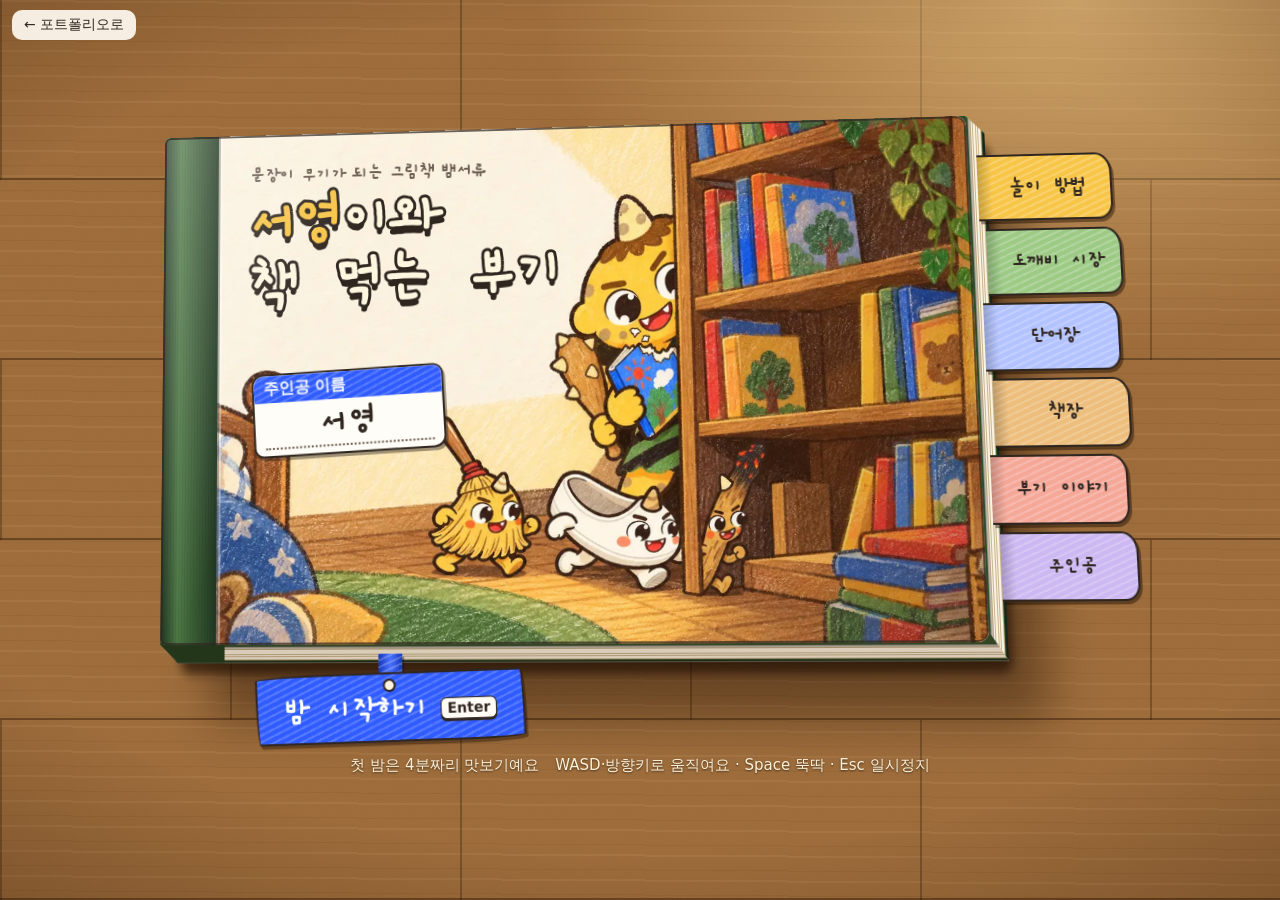
==== commit ae3a6071: "Update the Bingeul Picturebook game: kids, crayon colors, difficulty" ====
--- a/game/index.html
+++ b/game/index.html
@@ -19,7 +19,7 @@
   <link rel="preconnect" href="https://fonts.gstatic.com" crossorigin />
   <!-- 손글씨 폰트는 화면을 막지 않게 늦게 붙인다 -->
   <link rel="stylesheet" href="https://fonts.googleapis.com/css2?family=Gaegu:wght@400;700&display=swap" media="print" onload="this.media='all'" />
-  <style>:root{--paper:#FBF5EA;--page:#FFFAF1;--paper2:#F3E8D3;--edge:#E2D2B4;--ink:#2F2620;--ink2:#6B5D52;--sun:#F7C548;--leaf:#5B8F4E;--leaf2:#3E6B34;--blue:#2F5BFF;--blue2:#1B3BD1;--bluep:#E3E9FF;--red:#C62D20;--wood:#D9A75A;--cover:#2F4D2B;--cover-red:#7A2B20;--desk:#9C6937;--tape:#F7C548B8;--focus:var(--blue);--ln:2px solid var(--ink);--ln3:2.5px solid var(--ink);--hls:-.07em;--hand:'Gaegu','Apple SD Gothic Neo','Malgun Gothic',sans-serif;--body:system-ui,-apple-system,'Apple SD Gothic Neo','Malgun Gothic','Noto Sans KR',sans-serif;--t1:700 clamp(28px,4.6vh,40px)/1.1 var(--hand);--t2:700 clamp(26px,4vh,34px)/1.12 var(--hand);--t3:700 22px/1.15 var(--hand);--t4:700 clamp(19px,2.7vh,23px)/1.4 var(--hand);--t5:700 19px/1.25 var(--hand);--t6:700 16px/1.15 var(--hand);--s:700 14px/1.3 var(--body);--grain:url("data:image/svg+xml,%3Csvg xmlns='http://www.w3.org/2000/svg' width='180' height='180'%3E%3Cfilter id='n'%3E%3CfeTurbulence type='fractalNoise' baseFrequency='.8' stitchTiles='stitch'/%3E%3CfeColorMatrix values='0 0 0 0 .4 0 0 0 0 .28 0 0 0 0 .14 0 0 0 .16 0'/%3E%3C/filter%3E%3Crect width='180' height='180' filter='url(%23n)'/%3E%3C/svg%3E");--crayon:repeating-linear-gradient(-24deg,#fff3 0 2px,#0000 2px 6px);--wob:255px 18px 225px 18px/18px 225px 18px 255px;--pop:pop .3s cubic-bezier(.3,1.6,.5,1) both}*{box-sizing:border-box}html,body{margin:0;height:100%;background:var(--paper);color:var(--ink);font-family:var(--body);overflow:hidden;word-break:keep-all;overflow-wrap:break-word;-webkit-tap-highlight-color:transparent}#game{position:fixed;inset:0;width:100%;height:100%;display:block;touch-action:none}[hidden]{display:none!important}button{font:inherit;color:inherit;cursor:pointer}img{max-width:100%}:focus-visible{outline:3px solid var(--focus);outline-offset:3px}kbd{display:inline-block;margin-left:6px;padding:2px 6px 3px;border:1.5px solid var(--ink);border-radius:6px;background:#FFFDF6;color:var(--ink);box-shadow:0 2px 0 var(--ink);font:700 14px/1 var(--body);letter-spacing:0}.btn{display:inline-flex;align-items:center;justify-content:center;gap:4px;min-height:48px;padding:6px 20px 8px;border:var(--ln3);border-radius:var(--wob);background:var(--crayon),#FFF1D2;color:var(--ink);font:700 21px/1.1 var(--hand);box-shadow:2px 3px 0 var(--ink);transform:rotate(-.7deg);transition:transform .12s}.btn:nth-child(even){transform:rotate(.8deg)}.btn:hover{transform:translateY(-2px)}.btn:active{transform:translate(1px,2px);box-shadow:0 1px 0 var(--ink)}.btn.primary{background:var(--crayon),var(--blue);color:#fff}.btn.sm{min-height:44px;padding:4px 14px 6px;font-size:19px}.btn.wide{width:100%}.btn:disabled{opacity:.55;box-shadow:none;transform:none}.yeop{display:inline-block;width:1em;height:1em;border:1.5px solid var(--ink);border-radius:50%;background:linear-gradient(var(--page) 0 0) 50%/34% 34% no-repeat,#E9B347}.num{display:grid;place-items:center;width:32px;height:32px;border:var(--ln3);border-radius:50%;background:var(--sun);color:var(--ink);font:700 19px/1 var(--hand);box-shadow:1px 2px 0 var(--ink)}.stamp{position:absolute;padding:0 10px 2px;border:3px double var(--red);border-radius:10px;color:var(--red);font:700 28px/1.3 var(--hand);transform:rotate(-12deg)}.chips{display:flex;flex-wrap:wrap;align-items:center;gap:6px}.chip{display:inline-flex;align-items:center;gap:4px;padding:1px 10px 2px;border:1.5px solid var(--ink);border-radius:99px;background:#fff;font:var(--t5)}.chip.on{background:var(--sun)}.screen{position:fixed;inset:0;z-index:5;display:flex;flex-flow:column;align-items:center;gap:14px;padding:16px;overflow:auto}.screen::before,.screen::after{content:'';flex:1 0 0}.overlay{--focus:var(--sun);background:radial-gradient(ellipse at 50% 45%,#3B220E66,#1E0F05C2)}.overlay.levelup{background:radial-gradient(ellipse at 50% 50%,#3B220EB8,#1E0F05EB)}.desk{--focus:#FFF4D2;--seam:conic-gradient(at 2px 50%,#0000 270deg,#2D160552 0);background:radial-gradient(ellipse 60% 55% at 84% 0,#FFDC9680,#0000 70%),radial-gradient(ellipse 110% 85% at 50% 48%,#0000 55%,#230F0380),repeating-linear-gradient(#0000 0 178px,#2D160573 0 180px),var(--seam) 0 0/460px 360px,var(--seam) 230px 180px/460px 360px,repeating-linear-gradient(.4deg,#0000 0 9px,#4A260A14 9px 10px,#0000 10px 23px,#FFE3B012 23px 25px),var(--grain),var(--desk)}.back{position:fixed;left:12px;top:10px;z-index:6;padding:6px 12px;border-radius:10px;background:#FFFAF1EB;color:var(--ink);font-size:14px;text-decoration:none}.book3d{--bw:min(820px,calc(100vw - 230px),calc((100vh - 210px)*1.6));--bh:calc(var(--bw)/1.6);--th:max(8px,calc(var(--bw)*.022));--tw:clamp(92px,calc(var(--bw)*.15),124px);position:relative;flex:none;width:var(--bw);height:var(--bh);margin:0 calc(var(--tw) + var(--th) + 12px) calc(var(--th) + 86px) 0;perspective:1800px;perspective-origin:50% 0}.hardcover{position:absolute;inset:0;transform:rotateX(7deg) rotateY(-5deg) rotate(-1deg);transform-origin:50% 60%}.hardcover::before{content:'';position:absolute;z-index:-1;inset:0;border-radius:10px;box-shadow:calc(var(--th)*1.2) calc(var(--th)*1.6) 10px #1C0C02A6,calc(var(--th)*3) calc(var(--th)*4) 44px #1C0C0266}.hc-front{--focus:var(--blue);position:absolute;z-index:2;inset:0;overflow:hidden;border-radius:6px 10px 10px 6px;background:var(--paper)}.cover-art{position:absolute;inset:0;width:100%;height:100%;object-fit:cover;object-position:30% 50%}.hc-front::before{content:'';position:absolute;z-index:2;inset:0 auto 0 0;width:7%;background:repeating-linear-gradient(90deg,#0001 0 1px,#0000 0 3px),linear-gradient(90deg,#1B301C,#4C7744 30%,#203720);box-shadow:2px 0 0 #0005,4px 0 1px #fff6}.hc-front::after{content:'';position:absolute;z-index:4;inset:0;border-radius:inherit;pointer-events:none;background:linear-gradient(115deg,#fff4,#0000 24% 68%,#2814053d);box-shadow:inset 0 0 0 2px #2F2620B3}.hc-side,.hc-foot{--face:linear-gradient(var(--d),var(--cover) 12px,#0007 0,#0000 15px calc(100% - 3px),var(--cover) 0 calc(100% - 1.5px),#17261A 0),repeating-linear-gradient(var(--d),#FBF3E2 0 1.5px,#C9B48E 0 2.5px);position:absolute;pointer-events:none;background:var(--face)}.hc-side{--d:90deg;top:0;left:calc(100% - 10px);width:calc(var(--th) + 10px);height:calc(100% + var(--th));clip-path:polygon(0 0,10px 0,100% var(--th),100% 100%,10px calc(100% - var(--th)),0 calc(100% - var(--th)))}.hc-foot{--d:180deg;left:0;top:calc(100% - 10px);width:calc(100% + var(--th));height:calc(var(--th) + 10px);clip-path:polygon(0 0,calc(100% - var(--th)) 0,100% 100%,var(--th) 100%,0 10px);background:linear-gradient(90deg,#1F3A1E calc(var(--bw)*.07 + var(--th)*.5),#0000 0),var(--face);box-shadow:inset 0 0 0 99px #3C230A2E}.cover-kicker{position:absolute;z-index:3;left:11%;top:6.5%;margin:0;color:var(--ink2);font:700 max(14px,calc(var(--bw)*.024))/1 var(--hand)}.cover-title{--o:max(2px,calc(var(--bw)*.0036));position:absolute;z-index:3;left:10.5%;top:12%;margin:0;color:#FFF6E0;font:700 calc(var(--bw)*.08)/.98 var(--hand);transform:rotate(-2.5deg);transform-origin:0 0;-webkit-text-stroke:calc(var(--o)*2) var(--ink);paint-order:stroke fill;text-shadow:0 calc(var(--o)*2.4) 0 var(--ink)}.cover-name{color:var(--sun)}.name-tag{position:absolute;z-index:3;left:11.5%;top:47%;display:flex;flex-flow:column;width:max(150px,calc(var(--bw)*.24));padding-bottom:6px;overflow:hidden;border:var(--ln);border-radius:12px 10px;background:#FFFDF7;box-shadow:2px 3px 0 #2F262073;transform:rotate(-3deg);font:700 max(14px,calc(var(--bw)*.019))/1.2 var(--body)}.name-tag>span{padding:4px 10px;background:var(--crayon),var(--blue);color:#fff}.name-tag input{width:calc(100% - 20px);margin:4px 10px 0;padding:0;border:0;border-bottom:2px dotted var(--ink2);background:none;color:var(--ink);font:700 max(22px,calc(var(--bw)*.044))/1.15 var(--hand);text-align:center}.boogie-say{position:absolute;z-index:3;left:59%;top:3%;max-width:31%;margin:0;padding:6px 12px 7px;border:var(--ln);border-radius:20px 22px 18px 24px;background:#FFFDF7;font:700 max(15px,calc(var(--bw)*.025))/1.2 var(--hand);box-shadow:2px 2px 0 #2F262066;animation:var(--pop);animation-delay:.4s}.index-tabs{position:absolute;z-index:1;left:calc(100% + var(--th)*.5);top:calc(6% + var(--th)*.5);display:flex;flex-flow:column;align-items:flex-start;gap:max(4px,calc(var(--bh)*.014))}.tab{display:flex;align-items:center;justify-content:center;width:calc(var(--tw) + 8px);min-height:max(44px,calc(var(--bh)*.13));padding:2px 8px 2px 14px;border:var(--ln);border-left:0;border-radius:0 16px 14px 0/0 20px 16px 0;background:linear-gradient(var(--td,90deg),#0003,#0000 14px),var(--crayon),var(--tc,var(--sun));color:var(--ink);font:700 max(16px,calc(var(--bw)*.026))/1.05 var(--hand);box-shadow:2px 3px 0 #1C0C0273;transition:transform .15s}.tab:nth-child(even){margin-left:6px}.tab:hover{transform:translateX(7px)}.tab:nth-child(2){--tc:#9DCB86}.tab:nth-child(3){--tc:#B3C3FF}.tab:nth-child(4){--tc:#EDBE7C}.tab:nth-child(5){--tc:#F5A898}.start-ribbon{position:absolute;z-index:1;left:12%;top:calc(100% + var(--th)*.5);padding:18px 0 0;border:0;background:none;filter:drop-shadow(2px 3px 0 #1C0C0266)}.start-ribbon::before{content:'';position:absolute;left:50%;top:0;width:24px;height:30px;margin-left:-12px;background:var(--crayon),linear-gradient(90deg,#1736B8,#4A72FF 50%,#1736B8)}.start-ribbon>span{position:relative;display:flex;align-items:center;gap:6px;min-height:max(52px,calc(var(--bh)*.13));padding:16px 26px 10px;border:var(--ln3);border-radius:var(--wob);background:var(--crayon),var(--blue);color:#fff;font:700 max(22px,calc(var(--bw)*.04))/1 var(--hand);transform:rotate(-2deg);transition:transform .15s}.start-ribbon>span::before{content:'';position:absolute;left:50%;top:4px;width:9px;height:9px;margin-left:-6px;border:2px solid var(--ink);border-radius:50%;background:#FFF4DE}.start-ribbon:hover>span{transform:rotate(1deg) translateY(3px)}.cover-foot,.lv-foot{display:flex;flex-wrap:wrap;align-items:center;justify-content:center;gap:4px 16px;margin:0;color:#FFF3DA;font-size:15px;text-align:center;text-shadow:0 1px 2px #0008}.spread{--cc:var(--cover);--pt:12px;--px:22px;--pb:26px;position:relative;flex:none;display:grid;grid-template-columns:1fr 1fr;width:min(1080px,100%);height:min(640px,calc(100vh - 128px));padding:var(--pt) var(--px) var(--pb);border-radius:12px 16px 16px 12px;background:var(--grain),var(--cc);box-shadow:inset 0 0 0 1.5px #0006,inset 0 -3px 0 #0003,0 5px 0 #140A028C,0 16px 18px -6px #140A02A6,0 34px 50px -18px #140A0280;perspective:2400px}.spread::before{content:'';position:absolute;inset:var(--pt) var(--px) var(--pb);border-radius:8px;background:var(--paper2);box-shadow:0 1.5px 0 1px #F2E7D0,0 3px 0 2px #CDB993,0 4.5px 0 3px #F2E7D0,0 6px 0 4px #CDB993,0 7.5px 0 5px #F2E7D0,0 9px 0 6px #A88F66}.spread::after{content:'';position:absolute;z-index:3;left:50%;top:var(--pt);bottom:var(--pb);width:64px;margin-left:-32px;pointer-events:none;background:linear-gradient(90deg,#0000,#46280F2E 36%,#46280F59 calc(50% - 1px),#3A2410AA 0 calc(50% + 1px),#46280F40 0,#46280F1F 64%,#0000)}.page{--focus:var(--blue);--g:90deg;position:relative;min-width:0;min-height:0;display:flex;flex-flow:column;gap:12px;overflow:auto;padding:clamp(16px,4vh,34px) clamp(18px,3.2vw,42px);border-radius:22px 4px 4px 22px/9px 4px 4px 9px;background:linear-gradient(var(--g),#4A2C1266,#5A3A1922 4%,#FFF5 9%,#0000 18% 94%,#5A3A191A),var(--grain),linear-gradient(#0000,var(--page) 55%) 0 100%/100% 40px no-repeat local,linear-gradient(#46280F00,#46280F4D) 0 100%/100% 18px no-repeat,var(--page);font-size:16px;line-height:1.5}.page-l{--g:270deg;border-radius:4px 22px 22px 4px/4px 9px 9px 4px}.page>*{margin:0;flex:none}.page-title{align-self:flex-start;padding:0 6px;background:linear-gradient(#0000 58%,#F7C54899 0 88%,#0000 0);font:var(--t1)}.page-kicker{color:var(--ink2);font:var(--s)}.lead{font:var(--t4)}.note{color:var(--ink2);font-size:15px}.folio{margin-top:auto!important;align-self:center;color:var(--ink2);font:var(--t6)}.spread-actions{display:flex;flex:none;flex-wrap:wrap;align-items:center;justify-content:center;gap:10px 14px}.spread-actions .count{color:#FFF3DA;font:var(--t5);text-align:center}.is-turning::after{transform-origin:0 50%;animation:leaf .75s cubic-bezier(.45,.05,.35,1)}.is-turning .page-l>*{animation:fade-in .3s .45s both}.is-closing{animation:close .42s ease-in forwards}.is-closing .page-r{transform-origin:0 50%;animation:pg-out .42s ease-in forwards}@keyframes leaf{0%,to{width:calc(50% - var(--px));margin:0;border-radius:0 8px 8px 0;background:linear-gradient(90deg,#46280F40,#0000 22% 86%,#46280F1F),var(--grain),var(--page);box-shadow:0 0 16px #2F262040}0%{transform:rotateY(0)}85%{opacity:1}to{transform:rotateY(-180deg);opacity:0}}@keyframes pg-out{to{transform:rotateY(-84deg)}}@keyframes close{to{opacity:0;transform:translateY(14px) scale(.97)}}@keyframes fade-in{from{opacity:0}}@keyframes fade-out{to{opacity:0}}@keyframes pop{from{opacity:0;transform:scale(.6)}}@keyframes spin{to{transform:rotate(1turn)}}.speech::after,.boogie-say::after,.boogie-bubble p::before{content:'';position:absolute;left:46px;top:-10px;width:16px;height:16px;border:solid var(--ink);border-width:2.5px 0 0 2.5px;background:inherit;transform:rotate(45deg)}.boogie-bubble p::before{left:-9px;top:auto;bottom:10px;border-width:0 0 2px 2px}.boogie-say::after{left:16px;top:auto;bottom:-9px;border-width:0 2px 2px 0}.memo::before,.page-reward::before,.paper-title::before,.word-card::before,.lines li::before{content:'';position:absolute;left:50%;top:-10px;width:80px;height:20px;margin-left:-40px;background:var(--tape);transform:rotate(3deg)}.speech{position:relative;padding:12px 18px;border:var(--ln3);border-radius:24px 28px 22px 30px;background:#fff;font:var(--t4)}.portrait{align-self:center;width:auto;height:min(240px,34vh)}.memo{position:relative;padding:12px 16px 10px;border:1.5px solid #2F262040;background:repeating-linear-gradient(#0000 0 27px,#2F5BFF33 27px 28px) 0 8px,#FFFDF5;font:700 19px/28px var(--hand);transform:rotate(-1.5deg)}.page-reward{position:absolute;z-index:5;right:6%;top:-16px;width:min(310px,40%);padding:14px 18px 10px;border:1.5px solid #2F262040;background:var(--grain),#FFF0B0;font:15px/1.4 var(--body);transform:rotate(2.5deg);box-shadow:2px 4px 0 #2F262033}.page-reward strong{display:block;font:var(--t3)}.spread:has(>.page-reward:not([hidden])) .page-r{padding-top:clamp(72px,13vh,100px)}.paper-title{position:relative;margin:0;padding:6px 24px 8px;border-radius:3px;background:var(--grain),var(--page);font:var(--t1);transform:rotate(-1.5deg);box-shadow:0 3px 0 #0004}.paper-title::before{left:-14px;top:-6px;width:46px;height:18px;margin:0;transform:rotate(-30deg)}.word-cards{display:grid;grid-template-columns:repeat(3,minmax(0,260px));justify-content:center;gap:clamp(16px,2.6vw,32px);width:100%;padding:12px 0 6px}.word-card{position:relative;display:flex;flex-flow:column;align-items:flex-start;gap:8px;min-height:240px;padding:30px 20px 18px;border:var(--ln3);border-radius:18px 15px 20px 14px;background:var(--grain),#FFFBF2;text-align:left;box-shadow:0 3px 0 #E7D7B8,0 6px 0 #C9B48E,0 7px 0 var(--ink),0 12px 16px #0F080059;transform:rotate(-2deg);transition:transform .14s}.word-card:nth-child(2){transform:rotate(1.2deg) translateY(6px)}.word-card:nth-child(3){transform:rotate(2.2deg)}.word-card:hover,.word-card:focus-visible{transform:translateY(-8px)}.word-card::before{top:-13px;width:96px;height:26px;margin-left:-48px;transform:rotate(-4deg)}.word-card .num{position:absolute;right:-12px;top:-14px;width:40px;height:40px;font-size:23px;transform:rotate(8deg)}.wc-tag{padding:3px 12px 3px 18px;background:var(--bluep);color:var(--blue2);font:var(--s);clip-path:polygon(10px 0,100% 0,100% 100%,10px 100%,0 50%)}.kind-level .wc-tag{background:#DDEFD5;color:var(--leaf2)}.kind-adverb .wc-tag{background:#FFEDB8;color:#7A5300}.wc-word{font:700 clamp(28px,3.4vw,38px)/1.08 var(--hand)}em{font-style:normal;color:var(--blue)}.wc-desc{margin-top:auto;color:var(--ink2);font-size:15px;line-height:1.45}.lv-foot{padding:4px 14px;border-radius:4px;background:var(--grain),var(--page);color:var(--ink);text-shadow:none;transform:rotate(-1deg)}.hud{position:fixed;inset:0;z-index:3;pointer-events:none;font:var(--t5)}body:has(.screen.overlay:not([hidden])) .hud>:not(.xp,.hud-top),body:has(.levelup:not([hidden])) .hud-center{visibility:hidden}.xp{position:absolute;inset:0 0 auto;height:8px;background:#E2D3BBCC}.xp>i{display:block;width:0;height:100%;border-radius:0 6px 6px 0;background:repeating-linear-gradient(100deg,var(--blue) 0 7px,var(--blue2) 0 10px)}.hud-top{position:absolute;inset:16px 0 auto;display:flex;align-items:flex-start;justify-content:space-between;gap:12px;padding:0 max(14px,env(safe-area-inset-left),env(safe-area-inset-right))}.hearts{display:flex;flex-wrap:wrap;gap:2px;max-width:28%;padding-top:4px}.heart{width:30px;height:27px;background:url("data:image/svg+xml,%3Csvg xmlns='http://www.w3.org/2000/svg' viewBox='0 0 28 25'%3E%3Cpath d='M14 23C7 17.6 2 13.4 2 8.3 2 5 4.6 2.3 7.8 2.3c2.6 0 4.8 1.6 6.2 4 1.4-2.4 3.6-4 6.2-4 3.2 0 5.8 2.7 5.8 6 0 5.1-5 9.3-12 14.7z' fill='%23C62D20' stroke='%232F2620' stroke-width='2.2'/%3E%3C/svg%3E") 50%/contain no-repeat}.heart.empty{opacity:.3}.hud-center{flex:1;min-width:0;display:flex;flex-flow:column;align-items:center;gap:5px}.adverbs,.hud-stat,.boss-name{padding:0 10px 2px;border-radius:8px;background:#FFFAF1E6}.adverbs{color:var(--ink2);font-size:16px}.adverbs:empty{display:none}.lines{display:flex;flex-flow:column;align-items:center;gap:5px;margin:0;padding:0;list-style:none;font-size:clamp(17px,2.2vw,23px);line-height:1.15;text-align:center}.lines li{position:relative;padding:3px 14px 4px;border-radius:2px 7px 3px 6px;background:var(--page);box-shadow:0 1.5px 0 #2F26204D;transform:rotate(-.6deg)}.lines li:nth-child(even){transform:rotate(.7deg)}.lines li:first-child{font-size:1.15em}.lines li:nth-child(n+3){font-size:.86em}.lines li::before{left:-9px;top:-5px;width:28px;height:12px;margin:0;transform:rotate(-26deg)}.hud-right{display:flex;align-items:flex-start;gap:8px}.hud-stat{display:grid;justify-items:end;font-size:20px;line-height:1.1;font-variant-numeric:tabular-nums}.lv{color:var(--blue)}.pause-btn{display:grid;place-items:center;gap:3px;min-width:52px;min-height:52px;padding:6px;border:var(--ln);border-radius:12px 15px 11px 16px;background:var(--page);box-shadow:1px 2px 0 var(--ink);pointer-events:auto}.pause-btn>i{width:16px;height:16px;background:linear-gradient(90deg,var(--ink) 36%,#0000 0 64%,var(--ink) 0)}.hud kbd{margin:0;padding:1px 4px;box-shadow:none}.ttuk-btn{position:absolute;right:18px;bottom:18px;width:92px;height:92px;padding:7px;border:0;border-radius:50%;background:conic-gradient(var(--sun) calc(var(--cd,1)*1turn),#2F262047 0);box-shadow:0 0 0 2.5px var(--ink),0 3px 0 2.5px var(--ink);pointer-events:auto}.ttuk-btn>span{display:grid;place-items:center;align-content:center;gap:3px;height:100%;border:var(--ln3);border-radius:50%;background:var(--crayon),#9B7A6E;color:#FFF4DE;box-shadow:inset 0 0 0 4px #FFF4DEBF;font:700 26px/1 var(--hand)}.ttuk-btn.is-ready>span{background-color:var(--red);animation:var(--pop)}.ttuk-btn.is-ready::after{content:'';position:absolute;inset:-9px;border:3px dashed var(--sun);border-radius:50%;animation:spin 5s linear infinite}.boss-bar{position:absolute;left:50%;bottom:20px;display:grid;justify-items:center;gap:3px;width:min(440px,46vw);translate:-50% 0}.boss-name small{color:var(--red);font-size:16px}.rope{width:100%;height:18px;overflow:hidden;border:var(--ln);border-radius:9px;background:repeating-linear-gradient(-58deg,#E8DCC4 0 6px,#CDBB98 0 9px)}.rope>i{display:block;height:100%;background:repeating-linear-gradient(-58deg,var(--red) 0 6px,#8E1F15 0 9px)}.boogie-bubble{position:absolute;left:14px;bottom:18px;display:flex;align-items:flex-end;gap:10px;max-width:min(430px,44vw);transform-origin:0 100%;animation:var(--pop)}.face{flex:none;width:66px;height:66px;overflow:hidden;border:var(--ln3);border-radius:50%;background:var(--sun)}.face img{width:170%;max-width:none;margin:-6% 0 0 -35%}.boogie-bubble p,.hint-toast{position:relative;margin:0 0 20px;padding:7px 14px 8px;border:var(--ln);border-radius:18px 20px 16px 22px;background:var(--page);line-height:1.25}.hint-toast{position:absolute;left:50%;bottom:92px;margin:0;border-radius:var(--wob);white-space:nowrap;box-shadow:1px 2px 0 var(--ink);translate:-50% 0;animation:var(--pop)}.howto-step{display:flex;align-items:center;gap:10px}.howto-step .num{flex:none;width:40px;height:40px;background:var(--blue);color:#fff;font-size:24px}.howto-step h3{margin:0;font:var(--t2)}.howto [data-howto=next]:disabled{display:none}.fig{display:flex;flex-wrap:wrap;align-items:center;justify-content:center;gap:10px 24px;min-height:clamp(120px,24vh,190px);padding:12px;border:2px dashed #2F262040;border-radius:16px 20px 14px 22px;background:#F3E8D38C}.fig img{width:auto;height:clamp(64px,13vh,104px)}.cap{margin:0;font:var(--t5);text-align:center}.fig .cap{margin-top:6px}.keys{display:inline-grid;grid-template-columns:repeat(3,auto);gap:5px}.keys .keycap:first-child{grid-column:1/-1;justify-self:center}.keycap{display:inline-grid;place-items:center;min-width:42px;height:42px;padding:0 9px;border:var(--ln);border-radius:9px;background:#fff;box-shadow:0 4px 0 var(--ink);font:700 18px/1 var(--body)}.say{margin:0;color:var(--blue);font:700 42px/1 var(--hand)}.say.sm{font-size:21px;line-height:1.25}.chips.col{flex-flow:column}.orbit{position:relative;flex:none;width:150px;height:150px;margin:10px 0;border:2px dashed #2F5BFF80;border-radius:50%}.fig .orbit img{position:absolute;left:30%;top:24%;width:40%;height:auto}.orbit b{position:absolute;left:50%;top:50%;color:var(--blue);font:var(--t5);white-space:nowrap;transform:translate(-50%,-50%) rotate(var(--a)) translateY(-75px) rotate(calc(var(--a)*-1))}.mini-table{width:100%;border-collapse:collapse;font-size:15px}.mini-table :is(th,td){padding:4px 6px;border-bottom:1.5px dashed var(--edge);text-align:left;vertical-align:top}.mini-table th{color:var(--ink2)}.mini-table b{font:var(--t3)}.fan{position:relative;width:clamp(150px,30vh,210px);aspect-ratio:1;border:2px dashed #2F262059;border-radius:50%;background:conic-gradient(from 30deg,#C62D2061 0 120deg,#0000 0)}.fan img{position:absolute;height:auto}.fig .fan .boss{left:27%;top:22%;width:46%;height:auto}.fig .fan .kid{right:2%;top:44%;width:28%;height:auto}.fan .chip{position:absolute;right:-6px;top:14%;background:var(--red);color:#fff}.wager-list,.menu-list{display:grid;gap:14px;align-content:start}.wager-card:has(.stamp){padding-right:80px}.wager-card{position:relative;display:grid;gap:3px;padding:12px 16px 12px 56px;border:var(--ln3);border-radius:14px 16px 13px 17px;background:var(--page);text-align:left;box-shadow:0 3px 0 #DCCAA8,0 5px 0 #2F262066}.wager-card:hover{transform:translateY(-2px);background:var(--bluep)}.wager-card .num{position:absolute;left:12px;top:12px}.wager-card b{font:var(--t3)}.wager-card small{color:var(--ink2);font-size:15px;line-height:1.4}.wager-card .reward{color:var(--leaf2);font-weight:700}.wager-card .stamp{right:14px;top:8px}.pause .spread{width:min(880px,100%);height:min(480px,calc(100vh - 112px))}.sentence-list{display:grid;padding-left:1.4em;background:repeating-linear-gradient(#0000 0 40px,#2F5BFF38 40px 42px);font:700 clamp(19px,2.8vh,24px)/42px var(--hand)}.sentence-list .is-empty{color:var(--ink2);font-weight:400}.bookresult .spread,.ending .spread{--cc:var(--cover-red)}.book-art{display:block;width:100%;height:auto;aspect-ratio:4/3;border:2px solid #2F26208C;border-radius:3px 5px 4px 3px;background:var(--paper);object-fit:cover;box-shadow:3px 4px 0 #2F26201F}.book-title{font:var(--t2);text-align:center}.book-by{color:var(--ink2);font-size:15px;text-align:center}.story-text{display:grid;gap:6px}.story-text p{margin:0;font:var(--t4);line-height:1.5}.bookresult .story-text p{font-size:clamp(21px,3.3vh,26px);line-height:1.55}.story-text p:first-child::first-letter{float:left;margin:4px 6px 0 0;color:var(--blue);font-size:2.3em;line-height:.9}.record{display:flex;flex-wrap:wrap;gap:4px 14px;margin-top:auto!important;opacity:.92}.record>div{padding:3px 4px 2px;border-top:1.5px dashed var(--ink2)}.record dt{color:var(--ink2);font-size:14px}.record dd{margin:0;font:var(--t3)}.bars{display:grid;gap:4px;padding:0;list-style:none;opacity:.92}.bars li{display:grid;grid-template-columns:1fr auto;gap:0 10px;font-size:14px}.bars li span{font:var(--t6)}.bars li i{height:8px;border-radius:2px 6px 4px 3px;background:repeating-linear-gradient(100deg,var(--blue) 0 7px,var(--blue2) 0 10px)}.bars li b{grid-area:1/2/span 2;align-self:center}.is-chewed .spread{box-shadow:inset 0 0 0 1.5px #0006,inset 0 -6px 0 #140A028C;-webkit-mask:radial-gradient(circle at calc(100% + 4px) 40px,#0000 40px,#000 41px),radial-gradient(circle at calc(100% - 38px) -6px,#0000 26px,#000 27px),radial-gradient(circle at calc(100% + 8px) calc(100% - 92px),#0000 26px,#000 27px),radial-gradient(circle at calc(100% - 18px) calc(100% - 50px),#0000 30px,#000 31px),radial-gradient(circle at calc(100% - 60px) calc(100% - 14px),#0000 28px,#000 29px),radial-gradient(circle at calc(100% - 104px) calc(100% + 8px),#0000 22px,#000 23px),radial-gradient(circle at -8px calc(100% - 70px),#0000 24px,#000 25px),radial-gradient(circle at 24px calc(100% - 30px),#0000 28px,#000 29px),radial-gradient(circle at 66px calc(100% + 6px),#0000 22px,#000 23px);-webkit-mask-composite:source-in;mask-composite:intersect}.is-chewed .page-reward{top:14px}.purse{display:flex;flex-wrap:wrap;align-items:center;justify-content:space-between;gap:8px}.coins{display:inline-flex;align-items:center;gap:8px;font:700 26px/1 var(--hand)}.market-list{display:grid;padding:0;list-style:none}.ware{display:grid;grid-template-columns:60px 1fr auto;align-items:center;gap:2px 12px;padding:10px 2px;border-bottom:2px dashed var(--edge)}.ware-icon{grid-row:span 2;width:60px;height:60px;border:2px dashed #2F26204D;border-radius:16px 14px 18px 12px;background:var(--paper2);object-fit:contain}.ware-name{font:var(--t3)}.ware-effect{display:flex;flex-wrap:wrap;align-items:center;gap:4px 10px;color:var(--ink2);font-size:14px}.ware .btn{grid-area:1/3/span 2;min-width:92px}.pips{display:inline-flex;gap:3px}.pips i{width:12px;height:12px;border:1.5px solid var(--ink);border-radius:50%;background:#fff}.pips i.on{background:var(--leaf)}.word-grid{display:grid;grid-template-columns:repeat(2,minmax(0,1fr));gap:9px}.word-cell{display:grid;align-content:start;gap:1px;min-height:74px;padding:7px 12px 8px;border:var(--ln);border-radius:12px 14px 10px 15px;background:#fff;text-align:left;box-shadow:1px 2px 0 #2F262073}.word-cell b{font:var(--t3);font-size:25px}.word-cell small{color:var(--ink2);font-size:14px;line-height:1.35}.word-cell.is-locked{border-style:dashed;background:repeating-linear-gradient(-45deg,var(--paper2) 0 6px,var(--page) 6px 12px);color:var(--ink2);box-shadow:none}.word-cell[aria-pressed=true]{border-color:var(--blue);background:var(--bluep)}.footnote{margin-top:auto!important;padding-top:10px;border-top:1.5px solid var(--ink);font-size:15px;line-height:1.45}.bookcase{--row:190px;flex:1 0 auto;display:grid;grid-template-columns:repeat(auto-fill,52px);grid-auto-rows:var(--row);align-content:start;justify-content:center;gap:0 3px;min-height:calc(var(--row)*2 + 12px);padding:0 10px;border:solid #6A4322;border-width:6px 10px;border-radius:6px;background:repeating-linear-gradient(#0000 0 calc(var(--row) - 16px),var(--wood) 0 calc(var(--row) - 5px),#8E5F2E 0 var(--row)),#593820;box-shadow:inset 0 10px 14px #0008,inset 10px 0 10px -6px #0006,inset -10px 0 10px -6px #0006}.spine{align-self:end;display:grid;place-items:center;width:52px;height:var(--h,84%);margin-bottom:16px;padding:10px 0;overflow:hidden;border:var(--ln);border-radius:5px 5px 2px 2px;background:linear-gradient(#0000 8%,#FFF4 0 11%,#0000 0 87%,#FFF4 0 90%,#0000 0),linear-gradient(90deg,#0003,#fff3 30%,#0000 55%,#0003),var(--c,var(--blue));color:#FFF8EA;font:700 19px/1.05 var(--hand);writing-mode:vertical-rl;transition:transform .15s}.spine:nth-child(6n+2){--c:var(--red);--h:90%}.spine:nth-child(6n+3){--c:var(--leaf2);--h:78%}.spine:nth-child(6n+4){--c:#9A6A22;--h:88%}.spine:nth-child(6n+5){--c:#5B3E8F;--h:81%}.spine:nth-child(6n){--c:#1F6F7A;--h:86%}.spine:hover,.spine[aria-pressed=true]{transform:translateY(-12px)}.spine.is-empty{border:2px dashed #FFF0D266;background:none;transform:none}.story-grid{display:grid;grid-template-columns:repeat(3,minmax(0,1fr));gap:14px 12px}.story-thumb{display:grid;align-content:start;gap:4px;padding:6px 6px 8px;border:1.5px solid #2F262059;background:#fff;text-align:left;box-shadow:1px 2px 0 #2F262040;transform:rotate(-1.4deg)}.art{position:relative;display:block;aspect-ratio:4/3;overflow:hidden;border-radius:3px;background:var(--paper2)}.art img{width:100%;height:100%;object-fit:cover}.story-thumb b{font:var(--t6)}.story-thumb small,.ending-slot small{color:var(--ink2);font-size:14px;line-height:1.3}.is-locked .art img{object-fit:contain;filter:brightness(0);opacity:.16}.is-locked{background:var(--paper2);box-shadow:none}.ending-slot{display:grid;grid-template-columns:110px 1fr;align-items:center;gap:12px;padding:10px;border:var(--ln);border-radius:12px;background:#fff;text-align:left}.ending-slot.is-locked{border-style:dashed}.ending-slot b{display:block;font:var(--t5)}.credits{height:clamp(110px,22vh,170px);overflow:hidden;border-top:1.5px solid var(--edge);-webkit-mask:linear-gradient(#0000,#000 22% 78%,#0000)}.credits ul{margin:0;padding:0;list-style:none;font:700 19px/1.6 var(--hand);text-align:center;animation:roll 18s 2s linear infinite}@keyframes roll{to{transform:translateY(-100%)}}.btn,.tab,.start-ribbon,.cover-title,.page-title,.howto-step h3,.paper-title,.wc-word,.lines,.book-title,.word-cell b,.ware-name,.coins,.chip,.cap,.say,.spine,.orbit b,.count{letter-spacing:var(--hls);word-spacing:.22em}.story-text,.memo,.speech,.lead,.sentence-list,.boogie-bubble p,.hint-toast,.boogie-say,.cover-kicker,.credits{letter-spacing:-.03em}#joy{position:fixed;left:0;top:0;z-index:4;width:0;height:0;pointer-events:none}#joy::before,#joy i,.drag,.drag::after{content:'';position:absolute;left:-50px;top:-50px;width:100px;height:100px;border:2.5px dashed #2F262066;border-radius:50%}#joy i,.drag::after{left:-22px;top:-22px;width:44px;height:44px;border:var(--ln);background:#2F5BFF8C}.drag{position:relative;left:0;top:0}.drag::after{left:48px;top:10px}#debug{position:fixed;right:8px;bottom:8px;z-index:9;margin:0;background:#000b;color:#fff;font:12px monospace;pointer-events:none}@media (max-width:759px),(orientation:portrait){.spread,.pause .spread{--pt:10px;--px:12px;--pb:22px;grid-template-columns:1fr;width:min(580px,100%);height:auto}.spread::after{display:none}.page{--g:180deg;overflow:visible;padding:20px 18px;border-radius:14px 14px 4px 4px/8px 8px 4px 4px}.page-l{--g:0deg;border-radius:4px 4px 14px 14px/4px 4px 8px 8px}.is-turning .page>*{animation:fade-in .35s both}.spread-actions{position:sticky;bottom:-16px;z-index:6;width:calc(100% + 32px);margin:0 -16px -16px;padding:14px 16px calc(14px + env(safe-area-inset-bottom));background:linear-gradient(#3B220E00,#3B220EF2 30%)}.spread:has(>.page-reward:not([hidden])) .page-r{padding-top:20px}.page-reward{position:relative;top:auto;right:auto;order:1;width:auto;max-width:330px;margin:-14px 8px -10px auto}.page-r{order:2}.word-cards{grid-template-columns:minmax(0,420px)}.word-card:nth-child(n){min-height:0;padding:24px 18px 14px;transform:none}.story-grid{grid-template-columns:repeat(2,minmax(0,1fr))}.boss-bar{bottom:122px;width:min(420px,70vw)}.boogie-bubble{max-width:calc(100vw - 140px)}.hud:has(.boss-bar:not([hidden])) .boogie-bubble{bottom:176px}.hud:has(.boss-bar:not([hidden])) .hint-toast{bottom:276px}.hud-top{flex-wrap:wrap}.hud-center{order:3;flex-basis:100%}.hint-toast{bottom:190px}}@media (orientation:portrait){.book3d{--bw:min(460px,calc(100vw - 48px),calc((100vh - 250px)*.8));--bh:calc(var(--bw)*1.25);margin:58px var(--th) calc(var(--th) + 90px) 0}.cover-art{object-position:40% 50%}.cover-kicker{top:3.5%;left:12%}.cover-title{top:7%;left:12%;font-size:calc(var(--bw)*.12)}.name-tag{top:34%;left:12%;width:max(150px,calc(var(--bw)*.4))}.boogie-say{inset:auto 5% 4% auto;max-width:56%}.boogie-say::after{left:auto;right:30%;top:-9px;bottom:auto;border-width:2px 0 0 2px}.index-tabs{left:7%;right:4%;top:auto;bottom:calc(100% - 14px);flex-direction:row;align-items:stretch;gap:4px}.tab{--td:0deg;flex:1;width:auto;min-height:62px;padding:6px 4px 20px;border-width:2px 2px 0;border-radius:14px 16px 0 0;font-size:max(15px,calc(var(--bw)*.04))}.tab:nth-child(even){margin:5px 0 0}.tab:hover{transform:translateY(-6px)}}@media (orientation:landscape) and (max-height:500px){.screen{gap:10px;padding-top:10px;padding-bottom:10px}.book3d{--bw:min(820px,calc(100vw - 210px),calc((100vh - 112px)*1.6));margin-bottom:calc(var(--th) + 58px)}.start-ribbon>span{min-height:48px;padding:14px 20px 8px}.cover-foot,.back,.adverbs,.howto .lead,.lines li+li::before{display:none}.boogie-say{left:58%;max-width:36%}.paper-title{padding:3px 18px 5px;font-size:26px}.word-card{min-height:0;gap:5px;padding:22px 14px 12px}.wc-word{font-size:27px}.wc-desc{font-size:14px}.portrait{height:min(130px,30vh)}.book-art{width:auto;max-width:100%;height:min(200px,46vh);align-self:center}.boss-bar{bottom:14px;width:min(320px,36vw)}.hint-toast{left:auto;right:108px;bottom:66px;translate:none}.boogie-bubble{bottom:12px;max-width:34vw}.boogie-bubble p{font-size:16px}.face{width:46px;height:46px}.heart{width:22px;height:20px}.fig{min-height:0;padding:4px;gap:4px 12px}.fig img{height:48px}.fig .art{max-width:88px}.keycap{min-width:28px;height:28px;padding:0 6px;font-size:14px;box-shadow:0 3px 0 var(--ink)}.orbit{width:96px;height:96px}.orbit b{transform:translate(-50%,-50%) rotate(var(--a)) translateY(-48px) rotate(calc(var(--a)*-1))}.fan{width:110px}.orbit+.cap,.howto .note,.howto .memo{display:none}.pause .chip{font-size:16px}.bars li{grid-template-columns:auto 1fr auto;align-items:center}.bars li b{grid-area:auto}.ttuk-btn{bottom:12px;width:80px;height:80px}.lines{flex-flow:row wrap;justify-content:center;gap:3px 6px;font-size:16px}.lines::before{content:'';order:-1;flex-basis:100%}.lines li:first-child{order:-2;font-size:17px}.lines li+li{padding:1px 8px;font-size:14px;transform:none}.wager-card{padding:6px 12px 6px 46px}.wager-card .num{left:8px;top:6px}.wager-card b{font-size:19px}.wager-card small:not(.reward),.wager .memo{display:none}.bookcase{--row:150px}.page{gap:6px;padding:10px 14px;font-size:14px;line-height:1.45}.page-title{font-size:24px}.howto-step .num{width:32px;height:32px;font-size:20px}.howto-step h3{font-size:22px}.fig .cap{margin:0;font-size:16px}.drag{width:64px;height:64px}.drag::after{left:30px;top:4px;width:30px;height:30px}.say{font-size:30px}.say.sm{font-size:17px}.mini-table{font-size:14px}.mini-table :is(th,td){padding:2px 4px}.mini-table b{font-size:18px}.bookresult .story-text p,.story-text p{font-size:17px;line-height:1.4}.sentence-list{background:repeating-linear-gradient(#0000 0 26px,#2F5BFF38 0 28px);font-size:16px;line-height:28px}.word-cell{min-height:0;padding:4px 10px}.word-cell b{font-size:20px}.story-grid{gap:8px}.ending-slot{grid-template-columns:76px 1fr;padding:6px}.credits{height:96px}.memo{font-size:16px}}@media (orientation:landscape) and (min-width:760px) and (max-height:500px){.screen:has(>.spread){flex-direction:row;gap:12px}.spread,.pause .spread{--pt:8px;--px:14px;--pb:18px;width:min(1080px,calc(100vw - 212px));height:calc(100vh - 20px)}.spread-actions{flex-direction:column;align-items:stretch;width:142px}.spread-actions .btn{transform:none;padding:6px 8px;font-size:18px}.ware{grid-template-columns:44px 1fr auto;gap:2px 8px}.ware-icon{width:44px;height:44px}.ware .btn{min-width:0}.ware-name{font-size:20px}.story-grid{grid-template-columns:1fr 1fr}.spread:has(>.page-reward:not([hidden])) .page-r{padding-top:58px}.spread-actions kbd{display:none}.page-reward{top:4px;width:calc(50% - 24px);padding:6px 12px 4px;font-size:14px;line-height:1.25}.page-reward strong{font-size:18px}}@media (prefers-reduced-motion:reduce){*,::before,::after{transition:none!important}.is-turning::after{animation:none}.is-turning .page-r,.is-turning .page-l>*,.boogie-say,.boogie-bubble,.hint-toast,.ttuk-btn.is-ready>span{animation:fade-in .25s both}.is-closing,.is-closing .page-r{animation:fade-out .2s forwards}.ttuk-btn.is-ready::after,.credits ul{animation:none}.credits{overflow:auto}}.hud-kicker{padding:0 8px;border-radius:6px;background:#FFFAF1D9;color:var(--ink2);font:700 13px/1.5 var(--body);letter-spacing:.5px}.hint-toast{white-space:normal;max-width:min(560px,calc(100vw - 32px));text-align:center}.hint-toast kbd{display:inline-block}@media (max-width:640px),(orientation:portrait){.hud-top{flex-wrap:wrap;row-gap:6px}.hud-center{order:3;flex:1 0 100%}.lines{font-size:16px}.hud-kicker{display:none}.lines li{max-width:calc(100vw - 28px)}.heart{width:22px;height:20px}.hint-toast{font-size:16px}.boogie-bubble{max-width:calc(100vw - 130px)}.boogie-bubble p{font-size:16px}.ttuk-btn{width:78px;height:78px}}@media (pointer:coarse){.ttuk-btn kbd,.pause-btn kbd,.start-ribbon kbd,.spread-actions kbd{display:none}}@media (orientation:portrait){.hint-toast{bottom:auto;top:calc(env(safe-area-inset-top) + 130px)}}#prologue .spread{height:auto;max-height:calc(100vh - 128px)}#prologue .page{justify-content:center}#prologue .page>.folio{margin-top:0!important}#prologue .page-l>img,#prologue .story-text{margin-block:auto}#prologue .page-kicker{margin:0}#prologue .story-text{gap:14px}#prologue .story-text p{font-size:clamp(21px,3.1vh,27px);line-height:1.6}@media (max-width:640px),(orientation:portrait){#prologue .spread{max-height:none}#prologue .story-text{margin-block:4px;gap:8px}#prologue .story-text p{font-size:20px;line-height:1.5}#prologue .page-l>.portrait{height:min(150px,22vh)}#prologue .spread-actions .count{display:none}}#storybook .story-pic{flex:none;width:auto;max-width:100%;height:min(170px,24vh);align-self:center}.vol{display:flex;align-items:center;gap:10px;color:var(--ink2);font:var(--t6)}.vol input{flex:1;accent-color:var(--blue)}body:has(#pause:not([hidden])) .hud-center{visibility:hidden}#shelf .page-r .book-art{flex:none;width:auto;max-width:100%;height:min(190px,27vh);align-self:center}#wager .wager-list:has(>.wager-card:nth-child(4)){gap:8px}#wager .wager-list:has(>.wager-card:nth-child(4))>.wager-card{padding-top:8px;padding-bottom:8px}#wager .page-r:has(.wager-card:nth-child(4))>.note{display:none}.bookresult .story-text{gap:2px}.bookresult .story-text p{font-size:clamp(18px,2.9vh,23px);line-height:1.45}.bookresult .page-r .speech{padding:8px 14px;font-size:17px;line-height:1.35}.is-chewed .page-r{padding-bottom:58px}@media (max-width:759px),(orientation:portrait){.is-chewed .page-r{padding-bottom:84px}}.spread:has(>.flip-leaf){perspective:1700px}.flip-layer{position:absolute;z-index:5;pointer-events:none}.flip-layer>.page,.flip-face{position:absolute!important;inset:0;margin:0;overflow:hidden!important}.flip-stay{z-index:5}.flip-shade{z-index:6;opacity:0;animation:flip-shade .76s ease-out both}.flip-shade.is-fwd{background:linear-gradient(90deg,#2A180A73,#2A180A1F 45%,#0000 75%)}.flip-shade.is-back{background:linear-gradient(270deg,#2A180A73,#2A180A1F 45%,#0000 75%)}.flip-leaf{z-index:7;transform-style:preserve-3d;animation:flip-fwd .76s cubic-bezier(.42,0,.22,1) both;will-change:transform}.flip-leaf.is-fwd{transform-origin:0 50%}.flip-leaf.is-back{transform-origin:100% 50%;animation-name:flip-back}.flip-face{-webkit-backface-visibility:hidden;backface-visibility:hidden}.flip-back{transform:rotateY(180deg)}.flip-face::after{content:'';position:absolute;inset:0;pointer-events:none;background:linear-gradient(90deg,#2A180A40,#2A180A14 60%,#FFF8E61A)}.flip-front::after{animation:flip-dim .76s ease-in both}.flip-back::after{animation:flip-undim .76s ease-out both}.flip-leaf.is-back .flip-face::after{background:linear-gradient(270deg,#2A180A40,#2A180A14 60%,#FFF8E61A)}@keyframes flip-fwd{0%{transform:rotateY(0)}100%{transform:rotateY(-180deg)}}@keyframes flip-back{0%{transform:rotateY(0)}100%{transform:rotateY(180deg)}}@keyframes flip-dim{0%{opacity:0}50%,100%{opacity:1}}@keyframes flip-undim{0%,50%{opacity:1}100%{opacity:0}}@keyframes flip-shade{0%{opacity:0}15%{opacity:1}100%{opacity:0}}.flip-fade{z-index:5;animation:fade-out .28s ease forwards}.page.flip-in>*{animation:flip-rise .4s .06s ease-out both}@keyframes flip-rise{from{opacity:0;transform:translateY(6px)}}@media (prefers-reduced-motion:reduce){@keyframes flip-rise{from{opacity:0}}}</style>
+  <style>:root{--paper:#FBF5EA;--page:#FFFAF1;--paper2:#F3E8D3;--edge:#E2D2B4;--ink:#2F2620;--ink2:#6B5D52;--sun:#F7C548;--leaf:#5B8F4E;--leaf2:#3E6B34;--blue:#2F5BFF;--blue2:#1B3BD1;--bluep:#E3E9FF;--red:#C62D20;--wood:#D9A75A;--cover:#2F4D2B;--cover-red:#7A2B20;--desk:#9C6937;--tape:#F7C548B8;--focus:var(--blue);--ln:2px solid var(--ink);--ln3:2.5px solid var(--ink);--hls:-.07em;--hand:'Gaegu','Apple SD Gothic Neo','Malgun Gothic',sans-serif;--body:system-ui,-apple-system,'Apple SD Gothic Neo','Malgun Gothic','Noto Sans KR',sans-serif;--t1:700 clamp(28px,4.6vh,40px)/1.1 var(--hand);--t2:700 clamp(26px,4vh,34px)/1.12 var(--hand);--t3:700 22px/1.15 var(--hand);--t4:700 clamp(19px,2.7vh,23px)/1.4 var(--hand);--t5:700 19px/1.25 var(--hand);--t6:700 16px/1.15 var(--hand);--s:700 14px/1.3 var(--body);--grain:url("data:image/svg+xml,%3Csvg xmlns='http://www.w3.org/2000/svg' width='180' height='180'%3E%3Cfilter id='n'%3E%3CfeTurbulence type='fractalNoise' baseFrequency='.8' stitchTiles='stitch'/%3E%3CfeColorMatrix values='0 0 0 0 .4 0 0 0 0 .28 0 0 0 0 .14 0 0 0 .16 0'/%3E%3C/filter%3E%3Crect width='180' height='180' filter='url(%23n)'/%3E%3C/svg%3E");--crayon:repeating-linear-gradient(-24deg,#fff3 0 2px,#0000 2px 6px);--wob:255px 18px 225px 18px/18px 225px 18px 255px;--pop:pop .3s cubic-bezier(.3,1.6,.5,1) both}*{box-sizing:border-box}html,body{margin:0;height:100%;background:var(--paper);color:var(--ink);font-family:var(--body);overflow:hidden;word-break:keep-all;overflow-wrap:break-word;-webkit-tap-highlight-color:transparent}#game{position:fixed;inset:0;width:100%;height:100%;display:block;touch-action:none}[hidden]{display:none!important}button{font:inherit;color:inherit;cursor:pointer}img{max-width:100%}:focus-visible{outline:3px solid var(--focus);outline-offset:3px}kbd{display:inline-block;margin-left:6px;padding:2px 6px 3px;border:1.5px solid var(--ink);border-radius:6px;background:#FFFDF6;color:var(--ink);box-shadow:0 2px 0 var(--ink);font:700 14px/1 var(--body);letter-spacing:0}.btn{display:inline-flex;align-items:center;justify-content:center;gap:4px;min-height:48px;padding:6px 20px 8px;border:var(--ln3);border-radius:var(--wob);background:var(--crayon),#FFF1D2;color:var(--ink);font:700 21px/1.1 var(--hand);box-shadow:2px 3px 0 var(--ink);transform:rotate(-.7deg);transition:transform .12s}.btn:nth-child(even){transform:rotate(.8deg)}.btn:hover{transform:translateY(-2px)}.btn:active{transform:translate(1px,2px);box-shadow:0 1px 0 var(--ink)}.btn.primary{background:var(--crayon),var(--blue);color:#fff}.btn.sm{min-height:44px;padding:4px 14px 6px;font-size:19px}.btn.wide{width:100%}.btn:disabled{opacity:.55;box-shadow:none;transform:none}.yeop{display:inline-block;width:1em;height:1em;border:1.5px solid var(--ink);border-radius:50%;background:linear-gradient(var(--page) 0 0) 50%/34% 34% no-repeat,#E9B347}.num{display:grid;place-items:center;width:32px;height:32px;border:var(--ln3);border-radius:50%;background:var(--sun);color:var(--ink);font:700 19px/1 var(--hand);box-shadow:1px 2px 0 var(--ink)}.stamp{position:absolute;padding:0 10px 2px;border:3px double var(--red);border-radius:10px;color:var(--red);font:700 28px/1.3 var(--hand);transform:rotate(-12deg)}.chips{display:flex;flex-wrap:wrap;align-items:center;gap:6px}.chip{display:inline-flex;align-items:center;gap:4px;padding:1px 10px 2px;border:1.5px solid var(--ink);border-radius:99px;background:#fff;font:var(--t5)}.chip.on{background:var(--sun)}.screen{position:fixed;inset:0;z-index:5;display:flex;flex-flow:column;align-items:center;gap:14px;padding:16px;overflow:auto}.screen::before,.screen::after{content:'';flex:1 0 0}.overlay{--focus:var(--sun);background:radial-gradient(ellipse at 50% 45%,#3B220E66,#1E0F05C2)}.overlay.levelup{background:radial-gradient(ellipse at 50% 50%,#3B220EB8,#1E0F05EB)}.desk{--focus:#FFF4D2;--seam:conic-gradient(at 2px 50%,#0000 270deg,#2D160552 0);background:radial-gradient(ellipse 60% 55% at 84% 0,#FFDC9680,#0000 70%),radial-gradient(ellipse 110% 85% at 50% 48%,#0000 55%,#230F0380),repeating-linear-gradient(#0000 0 178px,#2D160573 0 180px),var(--seam) 0 0/460px 360px,var(--seam) 230px 180px/460px 360px,repeating-linear-gradient(.4deg,#0000 0 9px,#4A260A14 9px 10px,#0000 10px 23px,#FFE3B012 23px 25px),var(--grain),var(--desk)}.back{position:fixed;left:12px;top:10px;z-index:6;padding:6px 12px;border-radius:10px;background:#FFFAF1EB;color:var(--ink);font-size:14px;text-decoration:none}.book3d{--bw:min(820px,calc(100vw - 230px),calc((100vh - 210px)*1.6));--bh:calc(var(--bw)/1.6);--th:max(8px,calc(var(--bw)*.022));--tw:clamp(92px,calc(var(--bw)*.15),124px);position:relative;flex:none;width:var(--bw);height:var(--bh);margin:0 calc(var(--tw) + var(--th) + 12px) calc(var(--th) + 86px) 0;perspective:1800px;perspective-origin:50% 0}.hardcover{position:absolute;inset:0;transform:rotateX(7deg) rotateY(-5deg) rotate(-1deg);transform-origin:50% 60%}.hardcover::before{content:'';position:absolute;z-index:-1;inset:0;border-radius:10px;box-shadow:calc(var(--th)*1.2) calc(var(--th)*1.6) 10px #1C0C02A6,calc(var(--th)*3) calc(var(--th)*4) 44px #1C0C0266}.hc-front{--focus:var(--blue);position:absolute;z-index:2;inset:0;overflow:hidden;border-radius:6px 10px 10px 6px;background:var(--paper)}.cover-art{position:absolute;inset:0;width:100%;height:100%;object-fit:cover;object-position:30% 50%}.hc-front::before{content:'';position:absolute;z-index:2;inset:0 auto 0 0;width:7%;background:repeating-linear-gradient(90deg,#0001 0 1px,#0000 0 3px),linear-gradient(90deg,#1B301C,#4C7744 30%,#203720);box-shadow:2px 0 0 #0005,4px 0 1px #fff6}.hc-front::after{content:'';position:absolute;z-index:4;inset:0;border-radius:inherit;pointer-events:none;background:linear-gradient(115deg,#fff4,#0000 24% 68%,#2814053d);box-shadow:inset 0 0 0 2px #2F2620B3}.hc-side,.hc-foot{--face:linear-gradient(var(--d),var(--cover) 12px,#0007 0,#0000 15px calc(100% - 3px),var(--cover) 0 calc(100% - 1.5px),#17261A 0),repeating-linear-gradient(var(--d),#FBF3E2 0 1.5px,#C9B48E 0 2.5px);position:absolute;pointer-events:none;background:var(--face)}.hc-side{--d:90deg;top:0;left:calc(100% - 10px);width:calc(var(--th) + 10px);height:calc(100% + var(--th));clip-path:polygon(0 0,10px 0,100% var(--th),100% 100%,10px calc(100% - var(--th)),0 calc(100% - var(--th)))}.hc-foot{--d:180deg;left:0;top:calc(100% - 10px);width:calc(100% + var(--th));height:calc(var(--th) + 10px);clip-path:polygon(0 0,calc(100% - var(--th)) 0,100% 100%,var(--th) 100%,0 10px);background:linear-gradient(90deg,#1F3A1E calc(var(--bw)*.07 + var(--th)*.5),#0000 0),var(--face);box-shadow:inset 0 0 0 99px #3C230A2E}.cover-kicker{position:absolute;z-index:3;left:11%;top:6.5%;margin:0;color:var(--ink2);font:700 max(14px,calc(var(--bw)*.024))/1 var(--hand)}.cover-title{--o:max(2px,calc(var(--bw)*.0036));position:absolute;z-index:3;left:10.5%;top:12%;margin:0;color:#FFF6E0;font:700 calc(var(--bw)*.08)/.98 var(--hand);transform:rotate(-2.5deg);transform-origin:0 0;-webkit-text-stroke:calc(var(--o)*2) var(--ink);paint-order:stroke fill;text-shadow:0 calc(var(--o)*2.4) 0 var(--ink)}.cover-name{color:var(--sun)}.name-tag{position:absolute;z-index:3;left:11.5%;top:47%;display:flex;flex-flow:column;width:max(150px,calc(var(--bw)*.24));padding-bottom:6px;overflow:hidden;border:var(--ln);border-radius:12px 10px;background:#FFFDF7;box-shadow:2px 3px 0 #2F262073;transform:rotate(-3deg);font:700 max(14px,calc(var(--bw)*.019))/1.2 var(--body)}.name-tag>span{padding:4px 10px;background:var(--crayon),var(--blue);color:#fff}.name-tag input{width:calc(100% - 20px);margin:4px 10px 0;padding:0;border:0;border-bottom:2px dotted var(--ink2);background:none;color:var(--ink);font:700 max(22px,calc(var(--bw)*.044))/1.15 var(--hand);text-align:center}.boogie-say{position:absolute;z-index:3;left:59%;top:3%;max-width:31%;margin:0;padding:6px 12px 7px;border:var(--ln);border-radius:20px 22px 18px 24px;background:#FFFDF7;font:700 max(15px,calc(var(--bw)*.025))/1.2 var(--hand);box-shadow:2px 2px 0 #2F262066;animation:var(--pop);animation-delay:.4s}.index-tabs{position:absolute;z-index:1;left:calc(100% + var(--th)*.5);top:calc(6% + var(--th)*.5);display:flex;flex-flow:column;align-items:flex-start;gap:max(4px,calc(var(--bh)*.014))}.tab{display:flex;align-items:center;justify-content:center;width:calc(var(--tw) + 8px);min-height:max(44px,calc(var(--bh)*.13));padding:2px 8px 2px 14px;border:var(--ln);border-left:0;border-radius:0 16px 14px 0/0 20px 16px 0;background:linear-gradient(var(--td,90deg),#0003,#0000 14px),var(--crayon),var(--tc,var(--sun));color:var(--ink);font:700 max(16px,calc(var(--bw)*.026))/1.05 var(--hand);box-shadow:2px 3px 0 #1C0C0273;transition:transform .15s}.tab:nth-child(even){margin-left:6px}.tab:hover{transform:translateX(7px)}.tab:nth-child(2){--tc:#9DCB86}.tab:nth-child(3){--tc:#B3C3FF}.tab:nth-child(4){--tc:#EDBE7C}.tab:nth-child(5){--tc:#F5A898}.start-ribbon{position:absolute;z-index:1;left:12%;top:calc(100% + var(--th)*.5);padding:18px 0 0;border:0;background:none;filter:drop-shadow(2px 3px 0 #1C0C0266)}.start-ribbon::before{content:'';position:absolute;left:50%;top:0;width:24px;height:30px;margin-left:-12px;background:var(--crayon),linear-gradient(90deg,#1736B8,#4A72FF 50%,#1736B8)}.start-ribbon>span{position:relative;display:flex;align-items:center;gap:6px;min-height:max(52px,calc(var(--bh)*.13));padding:16px 26px 10px;border:var(--ln3);border-radius:var(--wob);background:var(--crayon),var(--blue);color:#fff;font:700 max(22px,calc(var(--bw)*.04))/1 var(--hand);transform:rotate(-2deg);transition:transform .15s}.start-ribbon>span::before{content:'';position:absolute;left:50%;top:4px;width:9px;height:9px;margin-left:-6px;border:2px solid var(--ink);border-radius:50%;background:#FFF4DE}.start-ribbon:hover>span{transform:rotate(1deg) translateY(3px)}.cover-foot,.lv-foot{display:flex;flex-wrap:wrap;align-items:center;justify-content:center;gap:4px 16px;margin:0;color:#FFF3DA;font-size:15px;text-align:center;text-shadow:0 1px 2px #0008}.spread{--cc:var(--cover);--pt:12px;--px:22px;--pb:26px;position:relative;flex:none;display:grid;grid-template-columns:1fr 1fr;width:min(1080px,100%);height:min(640px,calc(100vh - 128px));padding:var(--pt) var(--px) var(--pb);border-radius:12px 16px 16px 12px;background:var(--grain),var(--cc);box-shadow:inset 0 0 0 1.5px #0006,inset 0 -3px 0 #0003,0 5px 0 #140A028C,0 16px 18px -6px #140A02A6,0 34px 50px -18px #140A0280;perspective:2400px}.spread::before{content:'';position:absolute;inset:var(--pt) var(--px) var(--pb);border-radius:8px;background:var(--paper2);box-shadow:0 1.5px 0 1px #F2E7D0,0 3px 0 2px #CDB993,0 4.5px 0 3px #F2E7D0,0 6px 0 4px #CDB993,0 7.5px 0 5px #F2E7D0,0 9px 0 6px #A88F66}.spread::after{content:'';position:absolute;z-index:3;left:50%;top:var(--pt);bottom:var(--pb);width:64px;margin-left:-32px;pointer-events:none;background:linear-gradient(90deg,#0000,#46280F2E 36%,#46280F59 calc(50% - 1px),#3A2410AA 0 calc(50% + 1px),#46280F40 0,#46280F1F 64%,#0000)}.page{--focus:var(--blue);--g:90deg;position:relative;min-width:0;min-height:0;display:flex;flex-flow:column;gap:12px;overflow:auto;padding:clamp(16px,4vh,34px) clamp(18px,3.2vw,42px);border-radius:22px 4px 4px 22px/9px 4px 4px 9px;background:linear-gradient(var(--g),#4A2C1266,#5A3A1922 4%,#FFF5 9%,#0000 18% 94%,#5A3A191A),var(--grain),linear-gradient(#0000,var(--page) 55%) 0 100%/100% 40px no-repeat local,linear-gradient(#46280F00,#46280F4D) 0 100%/100% 18px no-repeat,var(--page);font-size:16px;line-height:1.5}.page-l{--g:270deg;border-radius:4px 22px 22px 4px/4px 9px 9px 4px}.page>*{margin:0;flex:none}.page-title{align-self:flex-start;padding:0 6px;background:linear-gradient(#0000 58%,#F7C54899 0 88%,#0000 0);font:var(--t1)}.page-kicker{color:var(--ink2);font:var(--s)}.lead{font:var(--t4)}.note{color:var(--ink2);font-size:15px}.folio{margin-top:auto!important;align-self:center;color:var(--ink2);font:var(--t6)}.spread-actions{display:flex;flex:none;flex-wrap:wrap;align-items:center;justify-content:center;gap:10px 14px}.spread-actions .count{color:#FFF3DA;font:var(--t5);text-align:center}.is-turning::after{transform-origin:0 50%;animation:leaf .75s cubic-bezier(.45,.05,.35,1)}.is-turning .page-l>*{animation:fade-in .3s .45s both}.is-closing{animation:close .42s ease-in forwards}.is-closing .page-r{transform-origin:0 50%;animation:pg-out .42s ease-in forwards}@keyframes leaf{0%,to{width:calc(50% - var(--px));margin:0;border-radius:0 8px 8px 0;background:linear-gradient(90deg,#46280F40,#0000 22% 86%,#46280F1F),var(--grain),var(--page);box-shadow:0 0 16px #2F262040}0%{transform:rotateY(0)}85%{opacity:1}to{transform:rotateY(-180deg);opacity:0}}@keyframes pg-out{to{transform:rotateY(-84deg)}}@keyframes close{to{opacity:0;transform:translateY(14px) scale(.97)}}@keyframes fade-in{from{opacity:0}}@keyframes fade-out{to{opacity:0}}@keyframes pop{from{opacity:0;transform:scale(.6)}}@keyframes spin{to{transform:rotate(1turn)}}.speech::after,.boogie-say::after,.boogie-bubble p::before{content:'';position:absolute;left:46px;top:-10px;width:16px;height:16px;border:solid var(--ink);border-width:2.5px 0 0 2.5px;background:inherit;transform:rotate(45deg)}.boogie-bubble p::before{left:-9px;top:auto;bottom:10px;border-width:0 0 2px 2px}.boogie-say::after{left:16px;top:auto;bottom:-9px;border-width:0 2px 2px 0}.memo::before,.page-reward::before,.paper-title::before,.word-card::before,.lines li::before{content:'';position:absolute;left:50%;top:-10px;width:80px;height:20px;margin-left:-40px;background:var(--tape);transform:rotate(3deg)}.speech{position:relative;padding:12px 18px;border:var(--ln3);border-radius:24px 28px 22px 30px;background:#fff;font:var(--t4)}.portrait{align-self:center;width:auto;height:min(240px,34vh)}.memo{position:relative;padding:12px 16px 10px;border:1.5px solid #2F262040;background:repeating-linear-gradient(#0000 0 27px,#2F5BFF33 27px 28px) 0 8px,#FFFDF5;font:700 19px/28px var(--hand);transform:rotate(-1.5deg)}.page-reward{position:absolute;z-index:5;right:6%;top:-16px;width:min(310px,40%);padding:14px 18px 10px;border:1.5px solid #2F262040;background:var(--grain),#FFF0B0;font:15px/1.4 var(--body);transform:rotate(2.5deg);box-shadow:2px 4px 0 #2F262033}.page-reward strong{display:block;font:var(--t3)}.spread:has(>.page-reward:not([hidden])) .page-r{padding-top:clamp(72px,13vh,100px)}.paper-title{position:relative;margin:0;padding:6px 24px 8px;border-radius:3px;background:var(--grain),var(--page);font:var(--t1);transform:rotate(-1.5deg);box-shadow:0 3px 0 #0004}.paper-title::before{left:-14px;top:-6px;width:46px;height:18px;margin:0;transform:rotate(-30deg)}.word-cards{display:grid;grid-template-columns:repeat(3,minmax(0,260px));justify-content:center;gap:clamp(16px,2.6vw,32px);width:100%;padding:12px 0 6px}.word-card{position:relative;display:flex;flex-flow:column;align-items:flex-start;gap:8px;min-height:240px;padding:30px 20px 18px;border:var(--ln3);border-radius:18px 15px 20px 14px;background:var(--grain),#FFFBF2;text-align:left;box-shadow:0 3px 0 #E7D7B8,0 6px 0 #C9B48E,0 7px 0 var(--ink),0 12px 16px #0F080059;transform:rotate(-2deg);transition:transform .14s}.word-card:nth-child(2){transform:rotate(1.2deg) translateY(6px)}.word-card:nth-child(3){transform:rotate(2.2deg)}.word-card:hover,.word-card:focus-visible{transform:translateY(-8px)}.word-card::before{top:-13px;width:96px;height:26px;margin-left:-48px;transform:rotate(-4deg)}.word-card .num{position:absolute;right:-12px;top:-14px;width:40px;height:40px;font-size:23px;transform:rotate(8deg)}.wc-tag{padding:3px 12px 3px 18px;background:var(--bluep);color:var(--blue2);font:var(--s);clip-path:polygon(10px 0,100% 0,100% 100%,10px 100%,0 50%)}.kind-level .wc-tag{background:#DDEFD5;color:var(--leaf2)}.kind-adverb .wc-tag{background:#FFEDB8;color:#7A5300}.wc-word{font:700 clamp(28px,3.4vw,38px)/1.08 var(--hand)}em{font-style:normal;color:var(--blue)}.wc-desc{margin-top:auto;color:var(--ink2);font-size:15px;line-height:1.45}.lv-foot{padding:4px 14px;border-radius:4px;background:var(--grain),var(--page);color:var(--ink);text-shadow:none;transform:rotate(-1deg)}.hud{position:fixed;inset:0;z-index:3;pointer-events:none;font:var(--t5)}body:has(.screen.overlay:not([hidden])) .hud>:not(.xp,.hud-top),body:has(.levelup:not([hidden])) .hud-center{visibility:hidden}.xp{position:absolute;inset:0 0 auto;height:8px;background:#E2D3BBCC}.xp>i{display:block;width:0;height:100%;border-radius:0 6px 6px 0;background:repeating-linear-gradient(100deg,var(--blue) 0 7px,var(--blue2) 0 10px)}.hud-top{position:absolute;inset:16px 0 auto;display:flex;align-items:flex-start;justify-content:space-between;gap:12px;padding:0 max(14px,env(safe-area-inset-left),env(safe-area-inset-right))}.hearts{display:flex;flex-wrap:wrap;gap:2px;max-width:28%;padding-top:4px}.heart{width:30px;height:27px;background:url("data:image/svg+xml,%3Csvg xmlns='http://www.w3.org/2000/svg' viewBox='0 0 28 25'%3E%3Cpath d='M14 23C7 17.6 2 13.4 2 8.3 2 5 4.6 2.3 7.8 2.3c2.6 0 4.8 1.6 6.2 4 1.4-2.4 3.6-4 6.2-4 3.2 0 5.8 2.7 5.8 6 0 5.1-5 9.3-12 14.7z' fill='%23C62D20' stroke='%232F2620' stroke-width='2.2'/%3E%3C/svg%3E") 50%/contain no-repeat}.heart.empty{opacity:.3}.hud-center{flex:1;min-width:0;display:flex;flex-flow:column;align-items:center;gap:5px}.adverbs,.hud-stat,.boss-name{padding:0 10px 2px;border-radius:8px;background:#FFFAF1E6}.adverbs{color:var(--ink2);font-size:16px}.adverbs:empty{display:none}.lines{display:flex;flex-flow:column;align-items:center;gap:5px;margin:0;padding:0;list-style:none;font-size:clamp(17px,2.2vw,23px);line-height:1.15;text-align:center}.lines li{position:relative;padding:3px 14px 4px;border-radius:2px 7px 3px 6px;background:var(--page);box-shadow:0 1.5px 0 #2F26204D;transform:rotate(-.6deg)}.lines li:nth-child(even){transform:rotate(.7deg)}.lines li:first-child{font-size:1.15em}.lines li:nth-child(n+3){font-size:.86em}.lines li::before{left:-9px;top:-5px;width:28px;height:12px;margin:0;transform:rotate(-26deg)}.hud-right{display:flex;align-items:flex-start;gap:8px}.hud-stat{display:grid;justify-items:end;font-size:20px;line-height:1.1;font-variant-numeric:tabular-nums}.lv{color:var(--blue)}.pause-btn{display:grid;place-items:center;gap:3px;min-width:52px;min-height:52px;padding:6px;border:var(--ln);border-radius:12px 15px 11px 16px;background:var(--page);box-shadow:1px 2px 0 var(--ink);pointer-events:auto}.pause-btn>i{width:16px;height:16px;background:linear-gradient(90deg,var(--ink) 36%,#0000 0 64%,var(--ink) 0)}.hud kbd{margin:0;padding:1px 4px;box-shadow:none}.ttuk-btn{position:absolute;right:18px;bottom:18px;width:92px;height:92px;padding:7px;border:0;border-radius:50%;background:conic-gradient(var(--sun) calc(var(--cd,1)*1turn),#2F262047 0);box-shadow:0 0 0 2.5px var(--ink),0 3px 0 2.5px var(--ink);pointer-events:auto}.ttuk-btn>span{display:grid;place-items:center;align-content:center;gap:3px;height:100%;border:var(--ln3);border-radius:50%;background:var(--crayon),#9B7A6E;color:#FFF4DE;box-shadow:inset 0 0 0 4px #FFF4DEBF;font:700 26px/1 var(--hand)}.ttuk-btn.is-ready>span{background-color:var(--red);animation:var(--pop)}.ttuk-btn.is-ready::after{content:'';position:absolute;inset:-9px;border:3px dashed var(--sun);border-radius:50%;animation:spin 5s linear infinite}.boss-bar{position:absolute;left:50%;bottom:20px;display:grid;justify-items:center;gap:3px;width:min(440px,46vw);translate:-50% 0}.boss-name small{color:var(--red);font-size:16px}.rope{width:100%;height:18px;overflow:hidden;border:var(--ln);border-radius:9px;background:repeating-linear-gradient(-58deg,#E8DCC4 0 6px,#CDBB98 0 9px)}.rope>i{display:block;height:100%;background:repeating-linear-gradient(-58deg,var(--red) 0 6px,#8E1F15 0 9px)}.boogie-bubble{position:absolute;left:14px;bottom:18px;display:flex;align-items:flex-end;gap:10px;max-width:min(430px,44vw);transform-origin:0 100%;animation:var(--pop)}.face{flex:none;width:66px;height:66px;overflow:hidden;border:var(--ln3);border-radius:50%;background:var(--sun)}.face img{width:170%;max-width:none;margin:-6% 0 0 -35%}.boogie-bubble p,.hint-toast{position:relative;margin:0 0 20px;padding:7px 14px 8px;border:var(--ln);border-radius:18px 20px 16px 22px;background:var(--page);line-height:1.25}.hint-toast{position:absolute;left:50%;bottom:92px;margin:0;border-radius:var(--wob);white-space:nowrap;box-shadow:1px 2px 0 var(--ink);translate:-50% 0;animation:var(--pop)}.howto-step{display:flex;align-items:center;gap:10px}.howto-step .num{flex:none;width:40px;height:40px;background:var(--blue);color:#fff;font-size:24px}.howto-step h3{margin:0;font:var(--t2)}.howto [data-howto=next]:disabled{display:none}.fig{display:flex;flex-wrap:wrap;align-items:center;justify-content:center;gap:10px 24px;min-height:clamp(120px,24vh,190px);padding:12px;border:2px dashed #2F262040;border-radius:16px 20px 14px 22px;background:#F3E8D38C}.fig img{width:auto;height:clamp(64px,13vh,104px)}.cap{margin:0;font:var(--t5);text-align:center}.fig .cap{margin-top:6px}.keys{display:inline-grid;grid-template-columns:repeat(3,auto);gap:5px}.keys .keycap:first-child{grid-column:1/-1;justify-self:center}.keycap{display:inline-grid;place-items:center;min-width:42px;height:42px;padding:0 9px;border:var(--ln);border-radius:9px;background:#fff;box-shadow:0 4px 0 var(--ink);font:700 18px/1 var(--body)}.say{margin:0;color:var(--blue);font:700 42px/1 var(--hand)}.say.sm{font-size:21px;line-height:1.25}.chips.col{flex-flow:column}.orbit{position:relative;flex:none;width:150px;height:150px;margin:10px 0;border:2px dashed #2F5BFF80;border-radius:50%}.fig .orbit img{position:absolute;left:30%;top:24%;width:40%;height:auto}.orbit b{position:absolute;left:50%;top:50%;color:var(--blue);font:var(--t5);white-space:nowrap;transform:translate(-50%,-50%) rotate(var(--a)) translateY(-75px) rotate(calc(var(--a)*-1))}.mini-table{width:100%;border-collapse:collapse;font-size:15px}.mini-table :is(th,td){padding:4px 6px;border-bottom:1.5px dashed var(--edge);text-align:left;vertical-align:top}.mini-table th{color:var(--ink2)}.mini-table b{font:var(--t3)}.fan{position:relative;width:clamp(150px,30vh,210px);aspect-ratio:1;border:2px dashed #2F262059;border-radius:50%;background:conic-gradient(from 30deg,#C62D2061 0 120deg,#0000 0)}.fan img{position:absolute;height:auto}.fig .fan .boss{left:27%;top:22%;width:46%;height:auto}.fig .fan .kid{right:2%;top:44%;width:28%;height:auto}.fan .chip{position:absolute;right:-6px;top:14%;background:var(--red);color:#fff}.wager-list,.menu-list{display:grid;gap:14px;align-content:start}.wager-card:has(.stamp){padding-right:80px}.wager-card{position:relative;display:grid;gap:3px;padding:12px 16px 12px 56px;border:var(--ln3);border-radius:14px 16px 13px 17px;background:var(--page);text-align:left;box-shadow:0 3px 0 #DCCAA8,0 5px 0 #2F262066}.wager-card:hover{transform:translateY(-2px);background:var(--bluep)}.wager-card .num{position:absolute;left:12px;top:12px}.wager-card b{font:var(--t3)}.wager-card small{color:var(--ink2);font-size:15px;line-height:1.4}.wager-card .reward{color:var(--leaf2);font-weight:700}.wager-card .stamp{right:14px;top:8px}.pause .spread{width:min(880px,100%);height:min(480px,calc(100vh - 112px))}.sentence-list{display:grid;padding-left:1.4em;background:repeating-linear-gradient(#0000 0 40px,#2F5BFF38 40px 42px);font:700 clamp(19px,2.8vh,24px)/42px var(--hand)}.sentence-list .is-empty{color:var(--ink2);font-weight:400}.bookresult .spread,.ending .spread{--cc:var(--cover-red)}.book-art{display:block;width:100%;height:auto;aspect-ratio:4/3;border:2px solid #2F26208C;border-radius:3px 5px 4px 3px;background:var(--paper);object-fit:cover;box-shadow:3px 4px 0 #2F26201F}.book-title{font:var(--t2);text-align:center}.book-by{color:var(--ink2);font-size:15px;text-align:center}.story-text{display:grid;gap:6px}.story-text p{margin:0;font:var(--t4);line-height:1.5}.bookresult .story-text p{font-size:clamp(21px,3.3vh,26px);line-height:1.55}.story-text p:first-child::first-letter{float:left;margin:4px 6px 0 0;color:var(--blue);font-size:2.3em;line-height:.9}.record{display:flex;flex-wrap:wrap;gap:4px 14px;margin-top:auto!important;opacity:.92}.record>div{padding:3px 4px 2px;border-top:1.5px dashed var(--ink2)}.record dt{color:var(--ink2);font-size:14px}.record dd{margin:0;font:var(--t3)}.bars{display:grid;gap:4px;padding:0;list-style:none;opacity:.92}.bars li{display:grid;grid-template-columns:1fr auto;gap:0 10px;font-size:14px}.bars li span{font:var(--t6)}.bars li i{height:8px;border-radius:2px 6px 4px 3px;background:repeating-linear-gradient(100deg,var(--blue) 0 7px,var(--blue2) 0 10px)}.bars li b{grid-area:1/2/span 2;align-self:center}.is-chewed .spread{box-shadow:inset 0 0 0 1.5px #0006,inset 0 -6px 0 #140A028C;-webkit-mask:radial-gradient(circle at calc(100% + 4px) 40px,#0000 40px,#000 41px),radial-gradient(circle at calc(100% - 38px) -6px,#0000 26px,#000 27px),radial-gradient(circle at calc(100% + 8px) calc(100% - 92px),#0000 26px,#000 27px),radial-gradient(circle at calc(100% - 18px) calc(100% - 50px),#0000 30px,#000 31px),radial-gradient(circle at calc(100% - 60px) calc(100% - 14px),#0000 28px,#000 29px),radial-gradient(circle at calc(100% - 104px) calc(100% + 8px),#0000 22px,#000 23px),radial-gradient(circle at -8px calc(100% - 70px),#0000 24px,#000 25px),radial-gradient(circle at 24px calc(100% - 30px),#0000 28px,#000 29px),radial-gradient(circle at 66px calc(100% + 6px),#0000 22px,#000 23px);-webkit-mask-composite:source-in;mask-composite:intersect}.is-chewed .page-reward{top:14px}.purse{display:flex;flex-wrap:wrap;align-items:center;justify-content:space-between;gap:8px}.coins{display:inline-flex;align-items:center;gap:8px;font:700 26px/1 var(--hand)}.market-list{display:grid;padding:0;list-style:none}.ware{display:grid;grid-template-columns:60px 1fr auto;align-items:center;gap:2px 12px;padding:10px 2px;border-bottom:2px dashed var(--edge)}.ware-icon{grid-row:span 2;width:60px;height:60px;border:2px dashed #2F26204D;border-radius:16px 14px 18px 12px;background:var(--paper2);object-fit:contain}.ware-name{font:var(--t3)}.ware-effect{display:flex;flex-wrap:wrap;align-items:center;gap:4px 10px;color:var(--ink2);font-size:14px}.ware .btn{grid-area:1/3/span 2;min-width:92px}.pips{display:inline-flex;gap:3px}.pips i{width:12px;height:12px;border:1.5px solid var(--ink);border-radius:50%;background:#fff}.pips i.on{background:var(--leaf)}.word-grid{display:grid;grid-template-columns:repeat(2,minmax(0,1fr));gap:9px}.word-cell{display:grid;align-content:start;gap:1px;min-height:74px;padding:7px 12px 8px;border:var(--ln);border-radius:12px 14px 10px 15px;background:#fff;text-align:left;box-shadow:1px 2px 0 #2F262073}.word-cell b{font:var(--t3);font-size:25px}.word-cell small{color:var(--ink2);font-size:14px;line-height:1.35}.word-cell.is-locked{border-style:dashed;background:repeating-linear-gradient(-45deg,var(--paper2) 0 6px,var(--page) 6px 12px);color:var(--ink2);box-shadow:none}.word-cell[aria-pressed=true]{border-color:var(--blue);background:var(--bluep)}.footnote{margin-top:auto!important;padding-top:10px;border-top:1.5px solid var(--ink);font-size:15px;line-height:1.45}.bookcase{--row:190px;flex:1 0 auto;display:grid;grid-template-columns:repeat(auto-fill,52px);grid-auto-rows:var(--row);align-content:start;justify-content:center;gap:0 3px;min-height:calc(var(--row)*2 + 12px);padding:0 10px;border:solid #6A4322;border-width:6px 10px;border-radius:6px;background:repeating-linear-gradient(#0000 0 calc(var(--row) - 16px),var(--wood) 0 calc(var(--row) - 5px),#8E5F2E 0 var(--row)),#593820;box-shadow:inset 0 10px 14px #0008,inset 10px 0 10px -6px #0006,inset -10px 0 10px -6px #0006}.spine{align-self:end;display:grid;place-items:center;width:52px;height:var(--h,84%);margin-bottom:16px;padding:10px 0;overflow:hidden;border:var(--ln);border-radius:5px 5px 2px 2px;background:linear-gradient(#0000 8%,#FFF4 0 11%,#0000 0 87%,#FFF4 0 90%,#0000 0),linear-gradient(90deg,#0003,#fff3 30%,#0000 55%,#0003),var(--c,var(--blue));color:#FFF8EA;font:700 19px/1.05 var(--hand);writing-mode:vertical-rl;transition:transform .15s}.spine:nth-child(6n+2){--c:var(--red);--h:90%}.spine:nth-child(6n+3){--c:var(--leaf2);--h:78%}.spine:nth-child(6n+4){--c:#9A6A22;--h:88%}.spine:nth-child(6n+5){--c:#5B3E8F;--h:81%}.spine:nth-child(6n){--c:#1F6F7A;--h:86%}.spine:hover,.spine[aria-pressed=true]{transform:translateY(-12px)}.spine.is-empty{border:2px dashed #FFF0D266;background:none;transform:none}.story-grid{display:grid;grid-template-columns:repeat(3,minmax(0,1fr));gap:14px 12px}.story-thumb{display:grid;align-content:start;gap:4px;padding:6px 6px 8px;border:1.5px solid #2F262059;background:#fff;text-align:left;box-shadow:1px 2px 0 #2F262040;transform:rotate(-1.4deg)}.art{position:relative;display:block;aspect-ratio:4/3;overflow:hidden;border-radius:3px;background:var(--paper2)}.art img{width:100%;height:100%;object-fit:cover}.story-thumb b{font:var(--t6)}.story-thumb small,.ending-slot small{color:var(--ink2);font-size:14px;line-height:1.3}.is-locked .art img{object-fit:contain;filter:brightness(0);opacity:.16}.is-locked{background:var(--paper2);box-shadow:none}.ending-slot{display:grid;grid-template-columns:110px 1fr;align-items:center;gap:12px;padding:10px;border:var(--ln);border-radius:12px;background:#fff;text-align:left}.ending-slot.is-locked{border-style:dashed}.ending-slot b{display:block;font:var(--t5)}.credits{height:clamp(110px,22vh,170px);overflow:hidden;border-top:1.5px solid var(--edge);-webkit-mask:linear-gradient(#0000,#000 22% 78%,#0000)}.credits ul{margin:0;padding:0;list-style:none;font:700 19px/1.6 var(--hand);text-align:center;animation:roll 18s 2s linear infinite}@keyframes roll{to{transform:translateY(-100%)}}.btn,.tab,.start-ribbon,.cover-title,.page-title,.howto-step h3,.paper-title,.wc-word,.lines,.book-title,.word-cell b,.ware-name,.coins,.chip,.cap,.say,.spine,.orbit b,.count{letter-spacing:var(--hls);word-spacing:.22em}.story-text,.memo,.speech,.lead,.sentence-list,.boogie-bubble p,.hint-toast,.boogie-say,.cover-kicker,.credits{letter-spacing:-.03em}#joy{position:fixed;left:0;top:0;z-index:4;width:0;height:0;pointer-events:none}#joy::before,#joy i,.drag,.drag::after{content:'';position:absolute;left:-50px;top:-50px;width:100px;height:100px;border:2.5px dashed #2F262066;border-radius:50%}#joy i,.drag::after{left:-22px;top:-22px;width:44px;height:44px;border:var(--ln);background:#2F5BFF8C}.drag{position:relative;left:0;top:0}.drag::after{left:48px;top:10px}#debug{position:fixed;right:8px;bottom:8px;z-index:9;margin:0;background:#000b;color:#fff;font:12px monospace;pointer-events:none}@media (max-width:759px),(orientation:portrait){.spread,.pause .spread{--pt:10px;--px:12px;--pb:22px;grid-template-columns:1fr;width:min(580px,100%);height:auto}.spread::after{display:none}.page{--g:180deg;overflow:visible;padding:20px 18px;border-radius:14px 14px 4px 4px/8px 8px 4px 4px}.page-l{--g:0deg;border-radius:4px 4px 14px 14px/4px 4px 8px 8px}.is-turning .page>*{animation:fade-in .35s both}.spread-actions{position:sticky;bottom:-16px;z-index:6;width:calc(100% + 32px);margin:0 -16px -16px;padding:14px 16px calc(14px + env(safe-area-inset-bottom));background:linear-gradient(#3B220E00,#3B220EF2 30%)}.spread:has(>.page-reward:not([hidden])) .page-r{padding-top:20px}.page-reward{position:relative;top:auto;right:auto;order:1;width:auto;max-width:330px;margin:-14px 8px -10px auto}.page-r{order:2}.word-cards{grid-template-columns:minmax(0,420px)}.word-card:nth-child(n){min-height:0;padding:24px 18px 14px;transform:none}.story-grid{grid-template-columns:repeat(2,minmax(0,1fr))}.boss-bar{bottom:122px;width:min(420px,70vw)}.boogie-bubble{max-width:calc(100vw - 140px)}.hud:has(.boss-bar:not([hidden])) .boogie-bubble{bottom:176px}.hud:has(.boss-bar:not([hidden])) .hint-toast{bottom:276px}.hud-top{flex-wrap:wrap}.hud-center{order:3;flex-basis:100%}.hint-toast{bottom:190px}}@media (orientation:portrait){.book3d{--bw:min(460px,calc(100vw - 48px),calc((100vh - 250px)*.8));--bh:calc(var(--bw)*1.25);margin:58px var(--th) calc(var(--th) + 90px) 0}.cover-art{object-position:40% 50%}.cover-kicker{top:3.5%;left:12%}.cover-title{top:7%;left:12%;font-size:calc(var(--bw)*.12)}.name-tag{top:34%;left:12%;width:max(150px,calc(var(--bw)*.4))}.boogie-say{inset:auto 5% 4% auto;max-width:56%}.boogie-say::after{left:auto;right:30%;top:-9px;bottom:auto;border-width:2px 0 0 2px}.index-tabs{left:7%;right:4%;top:auto;bottom:calc(100% - 14px);flex-direction:row;align-items:stretch;gap:4px}.tab{--td:0deg;flex:1;width:auto;min-height:62px;padding:6px 4px 20px;border-width:2px 2px 0;border-radius:14px 16px 0 0;font-size:max(15px,calc(var(--bw)*.04))}.tab:nth-child(even){margin:5px 0 0}.tab:hover{transform:translateY(-6px)}}@media (orientation:landscape) and (max-height:500px){.screen{gap:10px;padding-top:10px;padding-bottom:10px}.book3d{--bw:min(820px,calc(100vw - 210px),calc((100vh - 112px)*1.6));margin-bottom:calc(var(--th) + 58px)}.start-ribbon>span{min-height:48px;padding:14px 20px 8px}.cover-foot,.back,.adverbs,.howto .lead,.lines li+li::before{display:none}.boogie-say{left:58%;max-width:36%}.paper-title{padding:3px 18px 5px;font-size:26px}.word-card{min-height:0;gap:5px;padding:22px 14px 12px}.wc-word{font-size:27px}.wc-desc{font-size:14px}.portrait{height:min(130px,30vh)}.book-art{width:auto;max-width:100%;height:min(200px,46vh);align-self:center}.boss-bar{bottom:14px;width:min(320px,36vw)}.hint-toast{left:auto;right:108px;bottom:66px;translate:none}.boogie-bubble{bottom:12px;max-width:34vw}.boogie-bubble p{font-size:16px}.face{width:46px;height:46px}.heart{width:22px;height:20px}.fig{min-height:0;padding:4px;gap:4px 12px}.fig img{height:48px}.fig .art{max-width:88px}.keycap{min-width:28px;height:28px;padding:0 6px;font-size:14px;box-shadow:0 3px 0 var(--ink)}.orbit{width:96px;height:96px}.orbit b{transform:translate(-50%,-50%) rotate(var(--a)) translateY(-48px) rotate(calc(var(--a)*-1))}.fan{width:110px}.orbit+.cap,.howto .note,.howto .memo{display:none}.pause .chip{font-size:16px}.bars li{grid-template-columns:auto 1fr auto;align-items:center}.bars li b{grid-area:auto}.ttuk-btn{bottom:12px;width:80px;height:80px}.lines{flex-flow:row wrap;justify-content:center;gap:3px 6px;font-size:16px}.lines::before{content:'';order:-1;flex-basis:100%}.lines li:first-child{order:-2;font-size:17px}.lines li+li{padding:1px 8px;font-size:14px;transform:none}.wager-card{padding:6px 12px 6px 46px}.wager-card .num{left:8px;top:6px}.wager-card b{font-size:19px}.wager-card small:not(.reward),.wager .memo{display:none}.bookcase{--row:150px}.page{gap:6px;padding:10px 14px;font-size:14px;line-height:1.45}.page-title{font-size:24px}.howto-step .num{width:32px;height:32px;font-size:20px}.howto-step h3{font-size:22px}.fig .cap{margin:0;font-size:16px}.drag{width:64px;height:64px}.drag::after{left:30px;top:4px;width:30px;height:30px}.say{font-size:30px}.say.sm{font-size:17px}.mini-table{font-size:14px}.mini-table :is(th,td){padding:2px 4px}.mini-table b{font-size:18px}.bookresult .story-text p,.story-text p{font-size:17px;line-height:1.4}.sentence-list{background:repeating-linear-gradient(#0000 0 26px,#2F5BFF38 0 28px);font-size:16px;line-height:28px}.word-cell{min-height:0;padding:4px 10px}.word-cell b{font-size:20px}.story-grid{gap:8px}.ending-slot{grid-template-columns:76px 1fr;padding:6px}.credits{height:96px}.memo{font-size:16px}}@media (orientation:landscape) and (min-width:760px) and (max-height:500px){.screen:has(>.spread){flex-direction:row;gap:12px}.spread,.pause .spread{--pt:8px;--px:14px;--pb:18px;width:min(1080px,calc(100vw - 212px));height:calc(100vh - 20px)}.spread-actions{flex-direction:column;align-items:stretch;width:142px}.spread-actions .btn{transform:none;padding:6px 8px;font-size:18px}.ware{grid-template-columns:44px 1fr auto;gap:2px 8px}.ware-icon{width:44px;height:44px}.ware .btn{min-width:0}.ware-name{font-size:20px}.story-grid{grid-template-columns:1fr 1fr}.spread:has(>.page-reward:not([hidden])) .page-r{padding-top:58px}.spread-actions kbd{display:none}.page-reward{top:4px;width:calc(50% - 24px);padding:6px 12px 4px;font-size:14px;line-height:1.25}.page-reward strong{font-size:18px}}@media (prefers-reduced-motion:reduce){*,::before,::after{transition:none!important}.is-turning::after{animation:none}.is-turning .page-r,.is-turning .page-l>*,.boogie-say,.boogie-bubble,.hint-toast,.ttuk-btn.is-ready>span{animation:fade-in .25s both}.is-closing,.is-closing .page-r{animation:fade-out .2s forwards}.ttuk-btn.is-ready::after,.credits ul{animation:none}.credits{overflow:auto}}.hud-kicker{padding:0 8px;border-radius:6px;background:#FFFAF1D9;color:var(--ink2);font:700 13px/1.5 var(--body);letter-spacing:.5px}.hint-toast{white-space:normal;max-width:min(560px,calc(100vw - 32px));text-align:center}.hint-toast kbd{display:inline-block}@media (max-width:640px),(orientation:portrait){.hud-top{flex-wrap:wrap;row-gap:6px}.hud-center{order:3;flex:1 0 100%}.lines{font-size:16px}.hud-kicker{display:none}.lines li{max-width:calc(100vw - 28px)}.heart{width:22px;height:20px}.hint-toast{font-size:16px}.boogie-bubble{max-width:calc(100vw - 130px)}.boogie-bubble p{font-size:16px}.ttuk-btn{width:78px;height:78px}}@media (pointer:coarse){.ttuk-btn kbd,.pause-btn kbd,.start-ribbon kbd,.spread-actions kbd,.menu-list kbd,.kb-only{display:none}}@media (orientation:portrait){.hint-toast{bottom:auto;top:calc(env(safe-area-inset-top) + 130px)}}#prologue .spread{height:auto;max-height:calc(100vh - 128px)}#prologue .page{justify-content:center}#prologue .page>.folio{margin-top:0!important}#prologue .page-l>img,#prologue .story-text{margin-block:auto}#prologue .page-kicker{margin:0}#prologue .story-text{gap:14px}#prologue .story-text p{font-size:clamp(21px,3.1vh,27px);line-height:1.6}@media (max-width:640px),(orientation:portrait){#prologue .spread{max-height:none}#prologue .story-text{margin-block:4px;gap:8px}#prologue .story-text p{font-size:20px;line-height:1.5}#prologue .page-l>.portrait{height:min(150px,22vh)}#prologue .spread-actions .count{display:none}}#storybook .story-pic{flex:none;width:auto;max-width:100%;height:min(170px,24vh);align-self:center}.vol{display:flex;align-items:center;gap:10px;color:var(--ink2);font:var(--t6)}.vol input{flex:1;accent-color:var(--blue)}body:has(#pause:not([hidden])) .hud-center{visibility:hidden}#shelf .page-r .book-art{flex:none;width:auto;max-width:100%;height:min(190px,27vh);align-self:center}#wager .wager-list:has(>.wager-card:nth-child(4)){gap:8px}#wager .wager-list:has(>.wager-card:nth-child(4))>.wager-card{padding-top:8px;padding-bottom:8px}#wager .page-r:has(.wager-card:nth-child(4))>.note{display:none}.bookresult .story-text{gap:2px}.bookresult .story-text p{font-size:clamp(18px,2.9vh,23px);line-height:1.45}.bookresult .page-r .speech{padding:8px 14px;font-size:17px;line-height:1.35}.is-chewed .page-r{padding-bottom:58px}@media (max-width:759px),(orientation:portrait){.is-chewed .page-r{padding-bottom:84px}}.spread:has(>.flip-leaf){perspective:1700px}.flip-layer{position:absolute;z-index:5;pointer-events:none}.flip-layer>.page,.flip-face{position:absolute!important;inset:0;margin:0;overflow:hidden!important}.flip-stay{z-index:5}.flip-shade{z-index:6;opacity:0;animation:flip-shade .76s ease-out both}.flip-shade.is-fwd{background:linear-gradient(90deg,#2A180A73,#2A180A1F 45%,#0000 75%)}.flip-shade.is-back{background:linear-gradient(270deg,#2A180A73,#2A180A1F 45%,#0000 75%)}.flip-leaf{z-index:7;transform-style:preserve-3d;animation:flip-fwd .76s cubic-bezier(.42,0,.22,1) both;will-change:transform}.flip-leaf.is-fwd{transform-origin:0 50%}.flip-leaf.is-back{transform-origin:100% 50%;animation-name:flip-back}.flip-face{-webkit-backface-visibility:hidden;backface-visibility:hidden}.flip-back{transform:rotateY(180deg)}.flip-face::after{content:'';position:absolute;inset:0;pointer-events:none;background:linear-gradient(90deg,#2A180A40,#2A180A14 60%,#FFF8E61A)}.flip-front::after{animation:flip-dim .76s ease-in both}.flip-back::after{animation:flip-undim .76s ease-out both}.flip-leaf.is-back .flip-face::after{background:linear-gradient(270deg,#2A180A40,#2A180A14 60%,#FFF8E61A)}@keyframes flip-fwd{0%{transform:rotateY(0)}100%{transform:rotateY(-180deg)}}@keyframes flip-back{0%{transform:rotateY(0)}100%{transform:rotateY(180deg)}}@keyframes flip-dim{0%{opacity:0}50%,100%{opacity:1}}@keyframes flip-undim{0%,50%{opacity:1}100%{opacity:0}}@keyframes flip-shade{0%{opacity:0}15%{opacity:1}100%{opacity:0}}.flip-fade{z-index:5;animation:fade-out .28s ease forwards}.page.flip-in>*{animation:flip-rise .4s .06s ease-out both}@keyframes flip-rise{from{opacity:0;transform:translateY(6px)}}@media (prefers-reduced-motion:reduce){@keyframes flip-rise{from{opacity:0}}}.hud:has(.boss-bar:not([hidden])) .lines li:nth-child(n+2),.hud:has(.boss-bar:not([hidden])) .adverbs{display:none}.defeat-tip{margin:0;padding:8px 14px 6px;font:15px/1.45 var(--body);transform:rotate(-1deg)}.defeat-tip b{font:var(--t6)}@media (orientation:portrait){.hud .hint-toast,.hud:has(.boss-bar:not([hidden])) .hint-toast{top:calc(env(safe-area-inset-top) + 130px);bottom:auto}}@media (orientation:landscape) and (max-height:500px){.hud .hint-toast,.hud:has(.boss-bar:not([hidden])) .hint-toast{top:96px;bottom:auto;max-width:min(520px,62vw)}.spread-actions>.page-reward{position:relative;top:auto;right:auto;width:auto;margin:0 0 6px;padding:8px 10px 6px;font-size:12px;line-height:1.3;transform:rotate(1.5deg)}.spread-actions>.page-reward strong{font:var(--t6)}}@media (max-width:759px),(orientation:portrait){.word-cell sup{display:block;margin:2px 0 0}}.bookresult .page-l .record{margin-top:auto!important}.bookresult .page-l .bars{width:100%}.bookresult .art-sm .book-art{width:auto;max-width:100%;height:min(240px,40vh);align-self:center}.bookresult .art-md .book-art{height:min(170px,30vh)}.bookresult .is-tight .bars{display:none}.bookresult .art-xs .book-art{height:min(84px,22vh)}.bookresult .art-xs .book-title{font-size:20px}.bookresult .art-xs .record{gap:0 10px}.bookresult .art-xs .record dd{font-size:17px}.bookresult .rt-1 .story-text p{font-size:17px;line-height:1.4}.bookresult .rt-1 .page-r .speech{font-size:15px}.bookresult .rt-2 .page-r .speech{display:none}.bookresult .rt-3 .story-text p{font-size:15px;line-height:1.35}.bookresult .rt-3 .defeat-tip{font-size:13px}#wordbook .word-grid{gap:6px}#wordbook .word-cell{min-height:62px;padding:5px 12px 6px}#wordbook .word-cell b{font-size:22px}#storybook .page-r{gap:8px}#storybook .story-pic{height:min(130px,19vh)}#storybook .page-r .story-text p{font-size:17px;line-height:1.45}#storybook .page-r .ending-slot{grid-template-columns:72px 1fr;gap:10px;padding:6px 8px}#storybook .story-thumb[aria-pressed="true"]{outline:3px solid var(--blue);outline-offset:2px}.fig-touch{min-height:160px}.fig-touch .drag.big{width:130px;height:130px}.fig-touch .drag.big::after{left:38px;top:38px;width:50px;height:50px;animation:drag-hint 1.6s ease-in-out infinite}@keyframes drag-hint{0%,100%{transform:translate(-16px,16px)}50%{transform:translate(18px,-18px)}}@media (prefers-reduced-motion:reduce){.fig-touch .drag.big::after{animation:none}}.is-chewed .page-l{padding-bottom:58px}@media (max-width:759px),(orientation:portrait){.screen:has(>.spread.one-page){overflow:hidden;justify-content:center;padding-bottom:calc(10px + env(safe-area-inset-bottom))}.spread.one-page{flex:0 1 auto;display:flex;flex-direction:column;min-height:0;max-height:100%}.spread.one-page>.page{flex:0 1 auto;min-height:0;overflow:auto;border-radius:14px 14px 10px 10px/8px 8px 6px 6px}.spread.one-page.show-l>.page-r,.spread.one-page.show-r>.page-l{display:none}.spread.one-page>.page-reward{order:-1;margin:-8px 8px 4px auto}.screen:has(>.spread.one-page)>.spread-actions{position:static;width:100%;margin:0;padding:0;background:none}.back-list{align-self:flex-start}.combined .portrait{height:min(110px,15vh)}.combined .page-title+.page-title,.combined .page-title~.page-title{margin-top:6px}}.fit-1>.page{gap:6px;padding-top:12px;padding-bottom:12px}.fit-1 .fig{min-height:0;padding:8px;gap:6px 14px}.fit-1 .wager-card{padding-top:7px;padding-bottom:7px}.fit-1 .word-grid{gap:5px}.fit-1 .word-cell{min-height:0}.fit-1 .ware{padding:5px 2px}.fit-1 .story-grid{gap:6px 8px}.fit-1 .menu-list{gap:8px}.fit-1 .bookcase{--row:130px}.fit-2>.page{font-size:14px;line-height:1.4}.fit-2 .lead{font-size:16px}.fit-2 .page-title,.fit-2 .howto-step h3{font-size:21px}.fit-2 .story-text p{font-size:16px;line-height:1.4}.fit-2 .speech{padding:8px 12px;font-size:16px}.fit-2 .word-cell b{font-size:18px}.fit-2 .word-cell small{font-size:12px;line-height:1.25}.fit-2 .ware{grid-template-columns:40px 1fr auto}.fit-2 .ware-icon{width:40px;height:40px}.fit-2 .story-thumb small{display:none}.fit-2 .story-thumb b{font-size:13px;line-height:1.25}.fit-2 .sentence-list{font-size:16px;line-height:30px;background:repeating-linear-gradient(#0000 0 28px,#2F5BFF38 0 30px)}.fit-2 .bookcase{--row:104px}.fit-2 .spine{font-size:14px}.fit-2 .credits{height:72px}.fit-3 .folio,.fit-3 .page-kicker,.fit-3 .memo{display:none}.fit-3 .fig img{height:48px}.fit-3 .orbit{width:100px;height:100px;margin:0}.fit-3 .portrait{height:min(84px,12vh)}.fit-3 .book-art{width:auto;max-width:100%;height:min(150px,24vh);align-self:center}.fit-3 .story-thumb .art img{height:48px;object-fit:cover}.fit-3 .note{font-size:12px}.fit-3 .bookcase{--row:86px}.fit-3 .wager-card small.reward{display:none}.fit-3 .wager-card small{font-size:12px;line-height:1.3}.fit-3.combined .portrait{display:none}.fit-4>.page{font-size:13px;line-height:1.35;gap:4px;padding-top:8px;padding-bottom:8px}.fit-4 .page-title,.fit-4 .howto-step h3{font-size:18px}.fit-4 .lead{font-size:14px}.fit-4 .word-grid{grid-template-columns:repeat(3,minmax(0,1fr));gap:4px}.fit-4 .word-cell{padding:3px 8px}.fit-4 .word-cell small,.fit-4 .word-cell sup{display:none}.fit-4 .word-cell b{font-size:16px}.fit-4 .story-grid{grid-template-columns:repeat(3,minmax(0,1fr));gap:4px 6px}.fit-4 .story-thumb{padding:3px 3px 4px}.fit-4 .story-thumb b{font-size:11px}.fit-4 .story-thumb .art img{height:38px}.fit-4 .story-pic{display:none}.fit-4 .ending-slot{grid-template-columns:44px 1fr;gap:6px;padding:3px 6px}.fit-4 .ending-slot small{display:none}.fit-4 .story-text p{font-size:14px;line-height:1.35}.fit-4 .story-text{gap:0}.fit-4 .credits{height:48px}.fit-4 .wager-list{gap:5px}.fit-4 .wager-card{padding:4px 10px 4px 42px}.fit-4 .wager-card b{font-size:15px}.fit-4 .wager-card small{font-size:12px;line-height:1.3}.fit-4 .ware{padding:3px 2px;grid-template-columns:34px 1fr auto}.fit-4 .ware-icon{width:34px;height:34px}.fit-4 .speech{font-size:14px;padding:6px 10px}.fit-4 .fig{padding:4px}.fit-4 .fig img{height:40px}.fit-4 .portrait{height:min(64px,10vh)}.fit-3 .fig .ttuk-btn{transform:scale(.75);margin:-10px}.fit-4 .fig .ttuk-btn{transform:scale(.6);margin:-18px}.fit-4 .ending-slot{display:flex;align-items:center;padding:2px 8px}.fit-4 .ending-slot .art{display:none}.fit-4 .ending-slot b{font-size:12px}#storybook .fit-4 .page-r .page-title{font-size:16px}.howto .lead{display:block}.fig .ttuk-btn{position:relative;right:auto;bottom:auto;flex:none;width:78px;height:78px;pointer-events:none}@media (orientation:landscape) and (max-height:500px) and (max-width:759px){.screen:has(>.spread){flex-direction:row;gap:8px;overflow:hidden}.spread,.pause .spread{--pt:8px;--px:10px;--pb:16px;grid-template-columns:1fr 1fr;width:calc(100vw - 148px);height:calc(100vh - 20px)}.page{--g:90deg;overflow:auto;padding:8px 10px;border-radius:22px 4px 4px 22px/9px 4px 4px 9px}.page-l{--g:270deg;border-radius:4px 22px 22px 4px/4px 9px 9px 4px}.page-r{order:0}.spread-actions{position:static;flex-direction:column;align-items:stretch;width:116px;margin:0;padding:0;background:none}.spread-actions .btn{transform:none;padding:6px;font-size:16px}.spread-actions kbd{display:none}.story-grid{grid-template-columns:1fr 1fr}}@media (orientation:landscape) and (max-height:500px){.wager-card small:not(.reward){display:block}}@media (orientation:portrait){.book3d{--bw:min(460px,calc(100vw - 48px),calc((100vh - 330px)*.8))}}.fit-3 .fig-touch{min-height:0}.fit-3 .fig-touch .drag.big{width:96px;height:96px}.fit-3 .fig-touch .drag.big::after{left:24px;top:24px;width:44px;height:44px}.fit-4 .fan{width:96px}.fit-4 .howto-step .num{width:26px;height:26px;font-size:16px}.fit-4 .ware-name{font-size:15px}.fit-4 .ware-effect{font-size:11px;line-height:1.25}.fit-4 .ware .btn{padding:3px 8px;font-size:14px}.fit-4 .purse{gap:6px}.fit-4 .purse .coins{font-size:18px}#market .fit-4 .note{display:none}.fit-4 .bookcase{--row:74px;grid-template-columns:repeat(auto-fill,34px);border-width:4px 6px}.fit-4 .spine{width:34px;margin-bottom:10px;font-size:11px}.bookresult .rt-4 .story-text p{font-size:13px;line-height:1.3}.bookresult .rt-4 .defeat-tip{padding:4px 8px;font-size:12px}.fit-4 .wager-card{padding-left:44px}.fit-4 .wager-card .num{left:8px;top:6px;width:28px;height:28px;font-size:16px}.story-text p:first-child::first-letter{float:none;margin:0;color:inherit;font-size:inherit;line-height:inherit}.tab:nth-child(6){--tc:#CDB8F2}.kid-grid{display:grid;grid-template-columns:repeat(2,minmax(0,1fr));gap:10px}.kid-card{display:grid;justify-items:center;gap:2px;padding:8px 8px 10px;border:var(--ln);border-radius:14px 16px 12px 17px;background:#fff;text-align:center;box-shadow:1px 2px 0 #2F262073}.kid-card b{font:var(--t5)}.kid-card small{color:var(--ink2);font-size:13px;line-height:1.3}.kid-card .kid-pic{width:auto;height:clamp(56px,11vh,96px)}.kid-card.is-locked{border-style:dashed;background:repeating-linear-gradient(-45deg,#fff 0 8px,#F3E8D3 8px 16px)}.kid-card.is-locked .kid-pic{filter:grayscale(1) brightness(.6) opacity(.5)!important}.kid-card[aria-pressed="true"]{outline:3px solid var(--blue);outline-offset:2px}.kid-card.is-chosen b::after{content:' ★';color:var(--sun)}.kid-big{align-self:center;width:auto;height:clamp(80px,20vh,170px)}.kid-info{display:grid;gap:8px}.crayon-pick{display:flex;flex-wrap:wrap;align-items:center;gap:6px 8px}.swatch{min-width:56px;padding:4px 10px;border:var(--ln);border-radius:999px;background:#fff;color:var(--sw);font:var(--t6);box-shadow:inset 0 -6px 0 var(--sw)}.swatch[aria-pressed="true"]{background:var(--sw);color:#fff;box-shadow:0 0 0 2px var(--ink)}.diff-pick{display:grid;gap:4px;padding:6px 10px;border:1.5px dashed var(--edge);border-radius:12px;background:#FFFDF5}.diff-label{color:var(--ink2);font:var(--t6)}.diff-btns{display:flex;gap:6px}.diff-btn{flex:1;padding:5px 6px;border:var(--ln);border-radius:10px;background:#fff;font:var(--t6)}.diff-btn[aria-pressed="true"].diff-easy{background:#DDEFD5}.diff-btn[aria-pressed="true"].diff-normal{background:#FFEDB8}.diff-btn[aria-pressed="true"].diff-hard{background:#F8C9C2}.diff-btn[aria-pressed="true"]{box-shadow:0 0 0 2px var(--ink)}.diff-note{color:var(--ink2);font-size:12px;line-height:1.3}.fit-3 .kid-card small,.fit-3 .diff-note{display:none}.fit-4 .kid-card .kid-pic{height:44px}.fit-4 .kid-big{height:64px}.fit-4 .diff-pick{padding:3px 6px;gap:2px}.fit-4 .diff-label{display:none}.fit-4 .diff-btn{padding:3px 4px;font-size:13px}#wager .fit-4 .note{display:none}</style>
 </head>
 <body>
   <canvas id="game" aria-label="게임 화면"></canvas>
@@ -43,6 +43,7 @@
           <button class="tab" type="button" data-open="wordbook">단어장</button>
           <button class="tab" type="button" data-open="shelf">책장</button>
           <button class="tab" type="button" data-open="storybook">부기 이야기</button>
+          <button class="tab" type="button" data-open="kids">주인공</button>
         </nav>
         <button class="start-ribbon" id="startBtn" type="button"><span id="startLabel">밤 시작하기 <kbd>Enter</kbd></span></button>
       </div>
@@ -87,6 +88,10 @@
     <div class="spread"><div class="page page-l"></div><div class="page page-r"></div></div>
     <div class="spread-actions"></div>
   </section>
+  <section id="kids" class="screen kids desk" hidden aria-label="주인공 고르기">
+    <div class="spread"><div class="page page-l"></div><div class="page page-r"></div></div>
+    <div class="spread-actions"></div>
+  </section>
   <section id="ending" class="screen ending desk" hidden aria-label="엔딩">
     <div class="spread"><div class="page page-l"></div><div class="page page-r"></div></div>
     <div class="spread-actions"></div>
@@ -96,7 +101,7 @@
   <section id="levelup" class="screen overlay levelup" hidden aria-labelledby="levelupTitle">
     <h2 class="paper-title" id="levelupTitle">낱말을 골라요</h2>
     <div class="word-cards"></div>
-    <p class="lv-foot"><span>1·2·3 키 또는 눌러서 고르기</span><button class="btn sm" id="rerollBtn" type="button" hidden></button></p>
+    <p class="lv-foot"><span><span class="kb-only">1·2·3 키 또는 </span>카드를 눌러서 고르기</span><button class="btn sm" id="rerollBtn" type="button" hidden></button></p>
   </section>
 
   <!-- 게임 중 HUD -->
